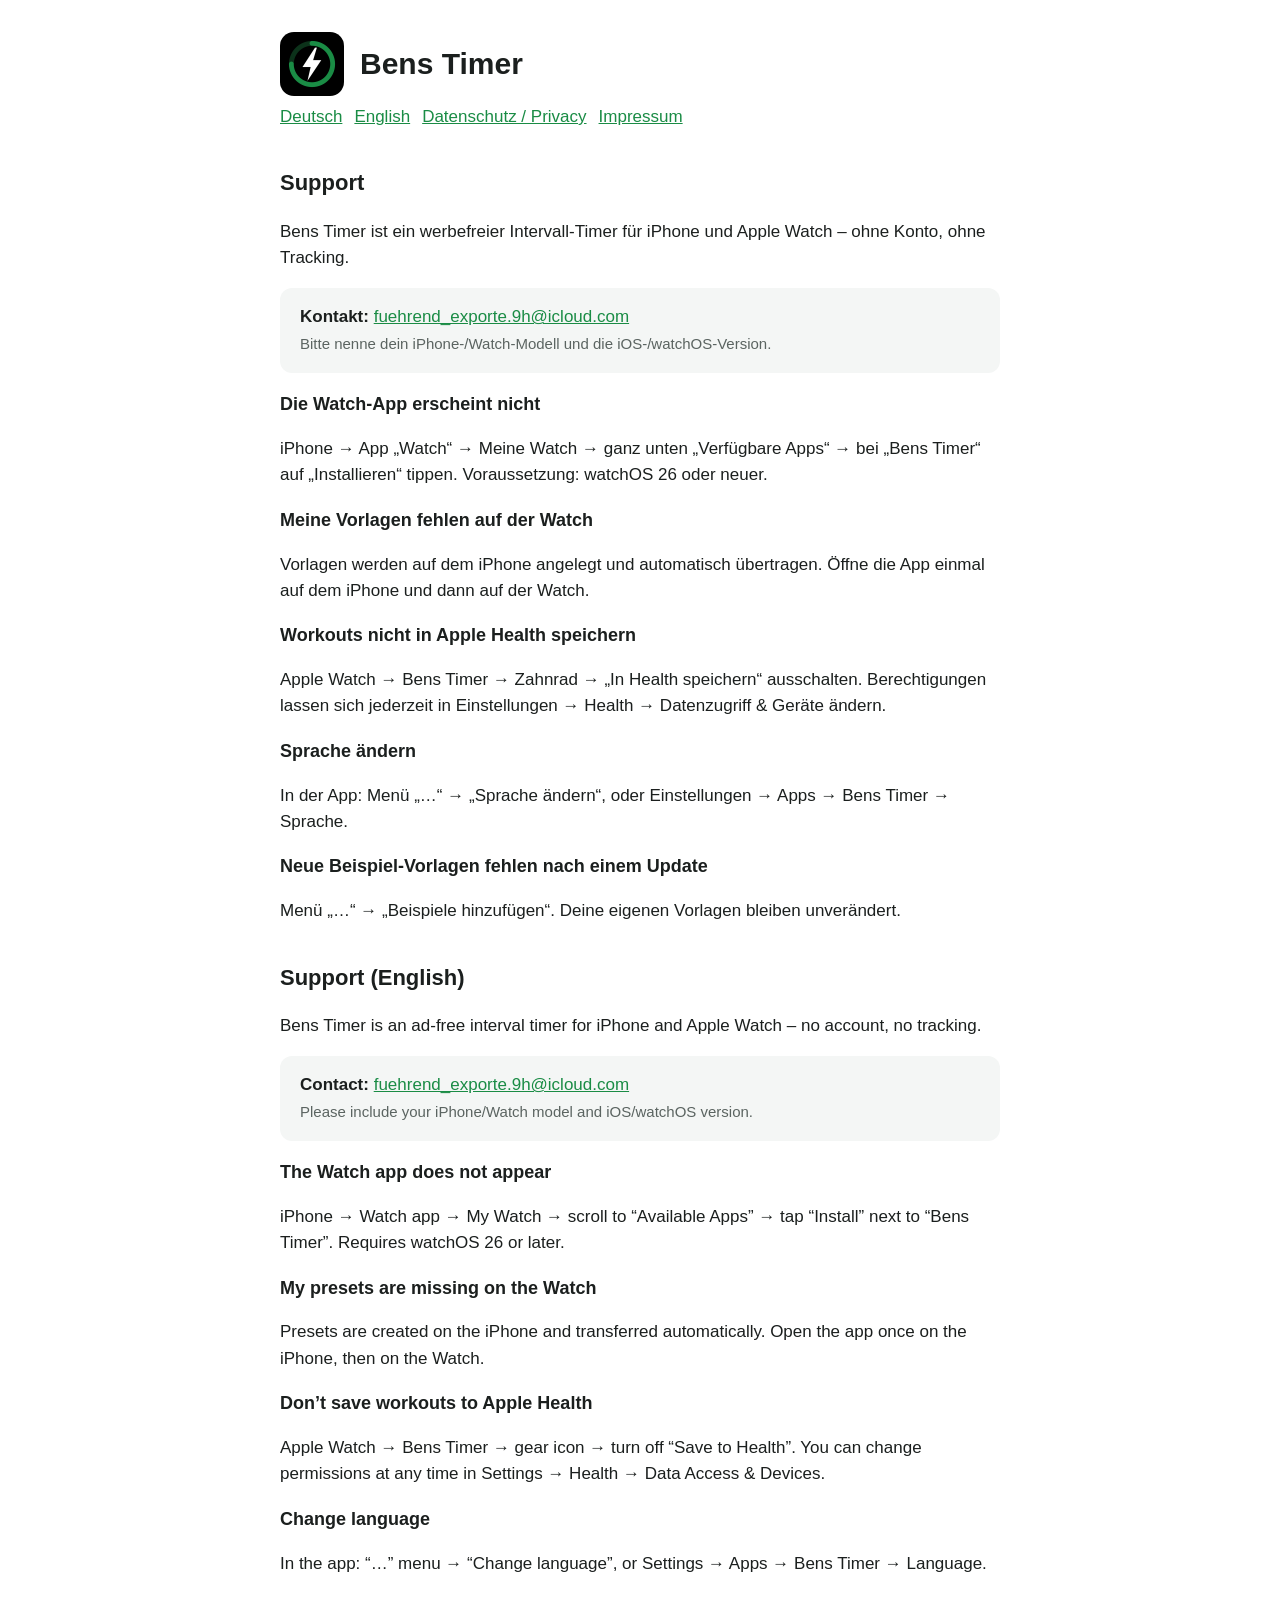
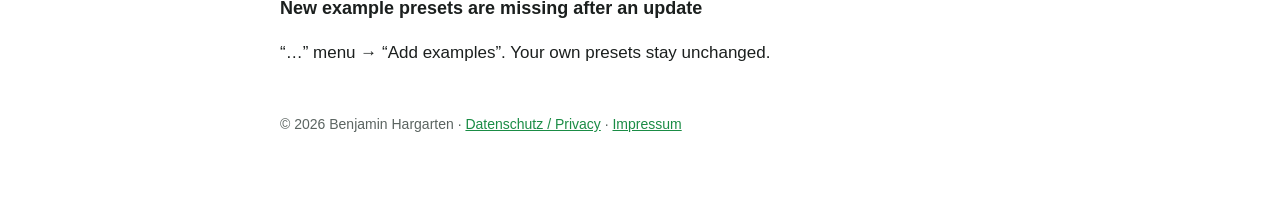
==== index.html @ 8e4e358c "Add files via upload Website: Impressum, Kontaktformular, Datenschutz ergänzt" ====
<!doctype html>
<html lang="de">
<head>
<meta charset="utf-8">
<meta name="viewport" content="width=device-width, initial-scale=1">
<title>Bens Timer – Support</title>
<link rel="stylesheet" href="style.css">
</head>
<body>
<main>
<header><img src="icon.png" alt=""><h1>Bens Timer</h1></header>
<p class="lang"><a href="#de">Deutsch</a><a href="#en">English</a><a href="privacy.html">Datenschutz / Privacy</a><a href="impressum.html">Impressum</a></p>

<section id="de">
<h2>Support</h2>
<p>Bens Timer ist ein werbefreier Intervall-Timer für iPhone und Apple Watch – ohne Konto, ohne Tracking.</p>
<div class="card">
<strong>Kontakt:</strong> <a href="mailto:fuehrend_exporte.9h@icloud.com">fuehrend_exporte.9h@icloud.com</a><br>
<span class="muted">Bitte nenne dein iPhone-/Watch-Modell und die iOS-/watchOS-Version.</span>
</div>
<h3>Die Watch-App erscheint nicht</h3>
<p>iPhone → App „Watch“ → Meine Watch → ganz unten „Verfügbare Apps“ → bei „Bens Timer“ auf „Installieren“ tippen. Voraussetzung: watchOS 26 oder neuer.</p>
<h3>Meine Vorlagen fehlen auf der Watch</h3>
<p>Vorlagen werden auf dem iPhone angelegt und automatisch übertragen. Öffne die App einmal auf dem iPhone und dann auf der Watch.</p>
<h3>Workouts nicht in Apple Health speichern</h3>
<p>Apple Watch → Bens Timer → Zahnrad → „In Health speichern“ ausschalten. Berechtigungen lassen sich jederzeit in Einstellungen → Health → Datenzugriff &amp; Geräte ändern.</p>
<h3>Sprache ändern</h3>
<p>In der App: Menü „…“ → „Sprache ändern“, oder Einstellungen → Apps → Bens Timer → Sprache.</p>
<h3>Neue Beispiel-Vorlagen fehlen nach einem Update</h3>
<p>Menü „…“ → „Beispiele hinzufügen“. Deine eigenen Vorlagen bleiben unverändert.</p>
</section>

<section id="en">
<h2>Support (English)</h2>
<p>Bens Timer is an ad-free interval timer for iPhone and Apple Watch – no account, no tracking.</p>
<div class="card">
<strong>Contact:</strong> <a href="mailto:fuehrend_exporte.9h@icloud.com">fuehrend_exporte.9h@icloud.com</a><br>
<span class="muted">Please include your iPhone/Watch model and iOS/watchOS version.</span>
</div>
<h3>The Watch app does not appear</h3>
<p>iPhone → Watch app → My Watch → scroll to “Available Apps” → tap “Install” next to “Bens Timer”. Requires watchOS 26 or later.</p>
<h3>My presets are missing on the Watch</h3>
<p>Presets are created on the iPhone and transferred automatically. Open the app once on the iPhone, then on the Watch.</p>
<h3>Don’t save workouts to Apple Health</h3>
<p>Apple Watch → Bens Timer → gear icon → turn off “Save to Health”. You can change permissions at any time in Settings → Health → Data Access &amp; Devices.</p>
<h3>Change language</h3>
<p>In the app: “…” menu → “Change language”, or Settings → Apps → Bens Timer → Language.</p>
<h3>New example presets are missing after an update</h3>
<p>“…” menu → “Add examples”. Your own presets stay unchanged.</p>
</section>

<footer>© 2026 Benjamin Hargarten · <a href="privacy.html">Datenschutz / Privacy</a> · <a href="impressum.html">Impressum</a></footer>
</main>
</body>
</html>
---- style.css ----
:root { --fg:#1b1f1e; --muted:#5b6461; --accent:#1a8c45; --bg:#ffffff; --card:#f4f6f5; }
@media (prefers-color-scheme: dark) { :root { --fg:#e9eeec; --muted:#a7b1ad; --accent:#3ddc72; --bg:#0f1211; --card:#1a1f1d; } }
* { box-sizing: border-box; }
body { margin:0; font: 17px/1.55 -apple-system, BlinkMacSystemFont, "Segoe UI", Roboto, sans-serif; color:var(--fg); background:var(--bg); }
main { max-width: 760px; margin: 0 auto; padding: 32px 20px 64px; }
header { display:flex; align-items:center; gap:16px; margin-bottom:8px; }
header img { width:64px; height:64px; border-radius:14px; }
h1 { font-size: 30px; margin: 0; } h2 { margin-top: 36px; font-size: 22px; } h3 { font-size: 18px; margin-bottom: 4px; }
a { color: var(--accent); }
.lang { margin: 8px 0 24px; } .lang a { margin-right: 12px; }
.card { background: var(--card); border-radius: 12px; padding: 16px 20px; margin: 16px 0; }
.muted { color: var(--muted); font-size: 15px; }
footer { margin-top: 48px; color: var(--muted); font-size: 14px; }
form { display: grid; gap: 12px; margin: 16px 0; }
label { display: grid; gap: 4px; font-size: 15px; }
input[type=email], textarea { font: inherit; padding: 10px 12px; border-radius: 8px; border: 1px solid var(--muted); background: var(--bg); color: var(--fg); }
textarea { min-height: 140px; }
.check { display: flex; gap: 8px; align-items: flex-start; }
button { font: inherit; font-weight: 600; padding: 10px 18px; border: 0; border-radius: 999px; background: var(--accent); color: #fff; cursor: pointer; justify-self: start; }
.hp { position: absolute; left: -9999px; }
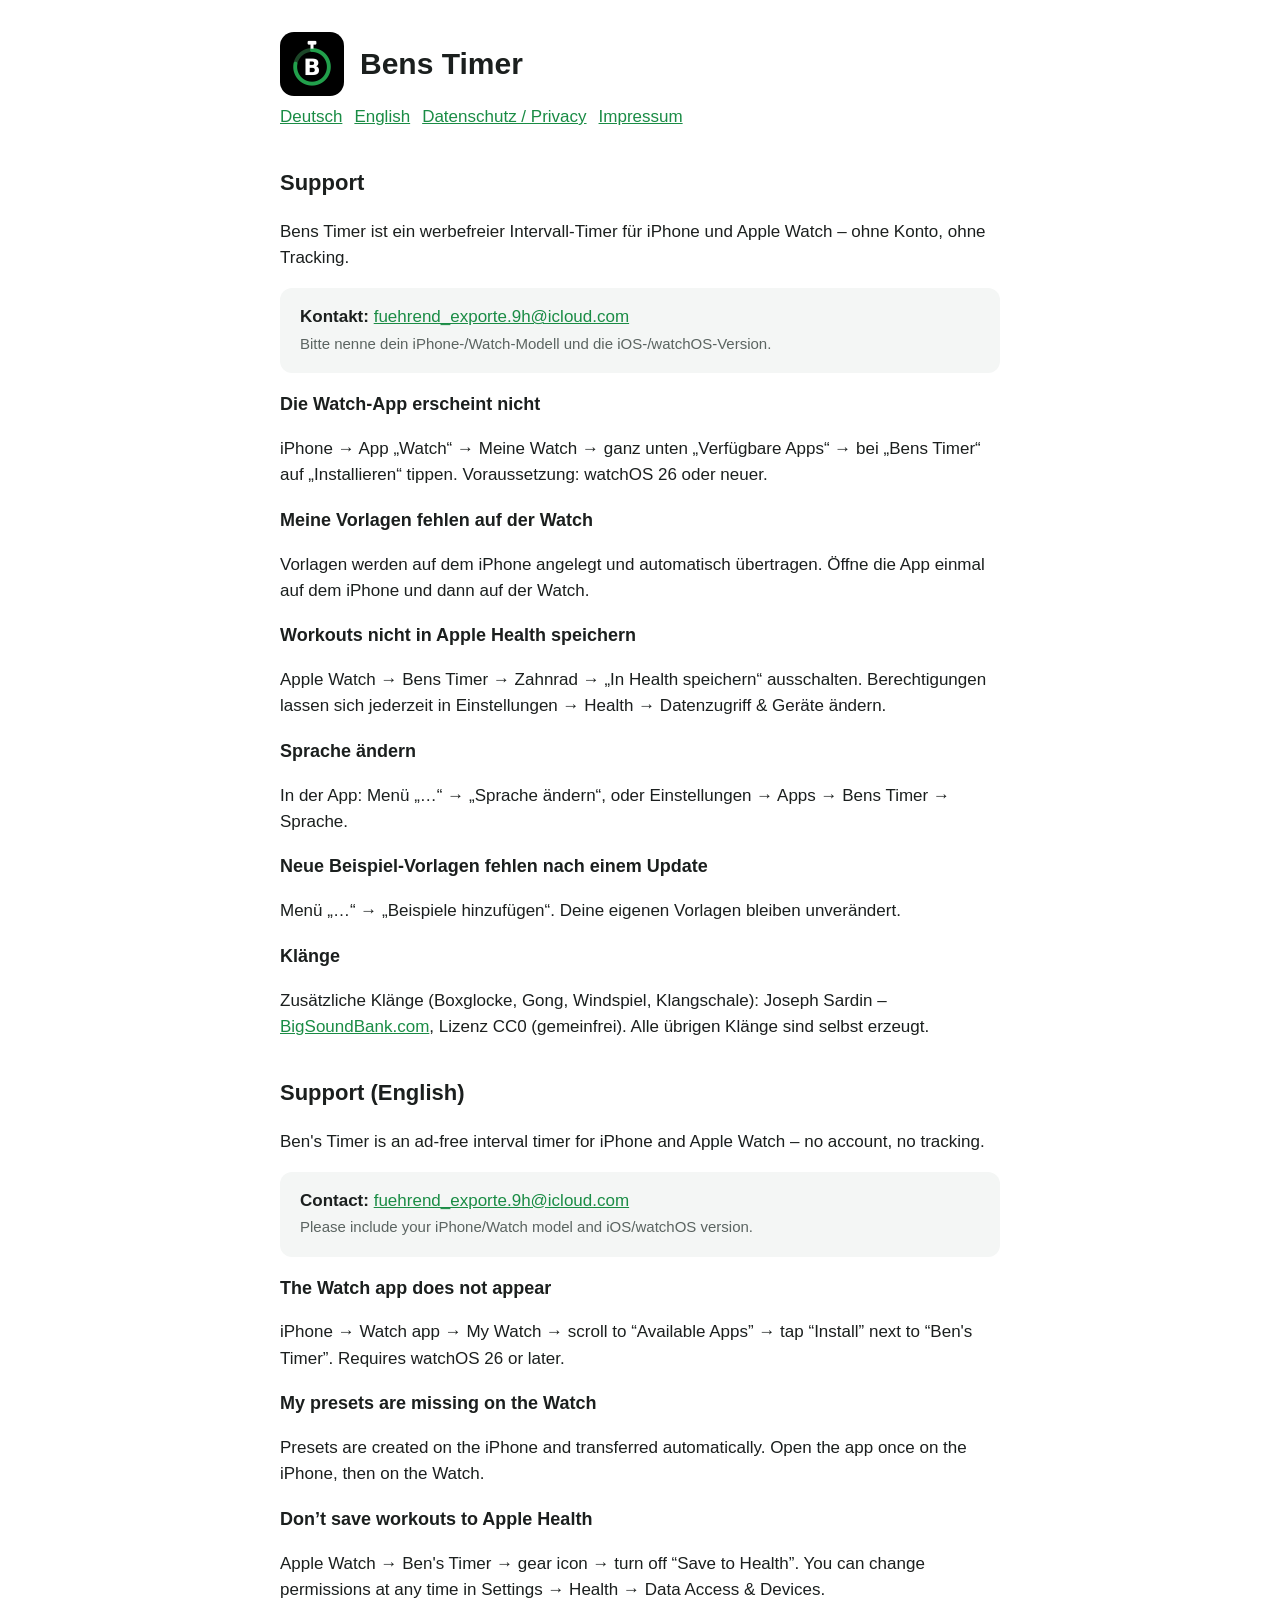
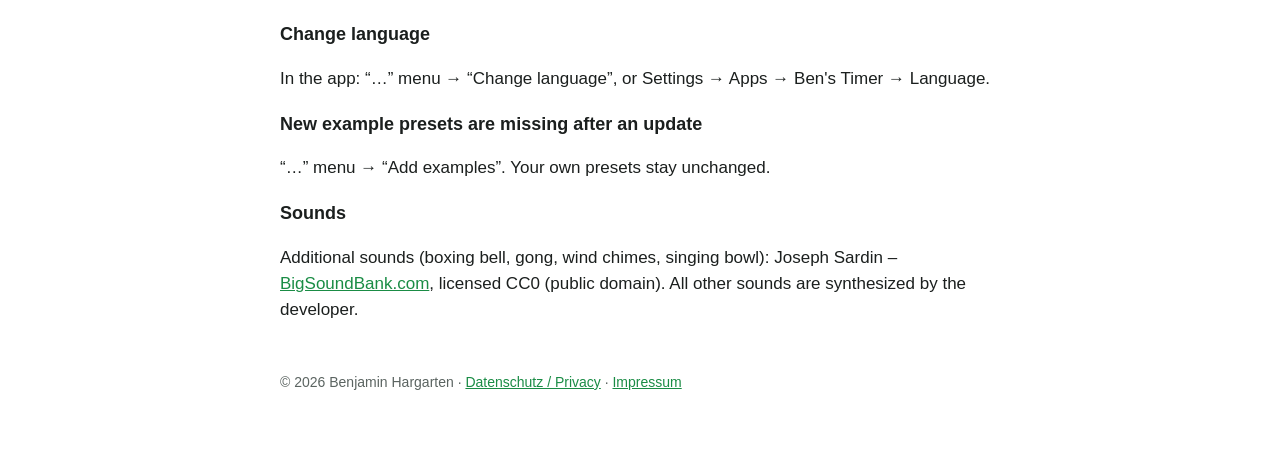
==== commit 8be6b80a: "Website 1.1: Abschnitt Klänge/Sounds, neues App-Icon" ====
--- a/index.html
+++ b/index.html
@@ -28,25 +28,29 @@
 <p>In der App: Menü „…“ → „Sprache ändern“, oder Einstellungen → Apps → Bens Timer → Sprache.</p>
 <h3>Neue Beispiel-Vorlagen fehlen nach einem Update</h3>
 <p>Menü „…“ → „Beispiele hinzufügen“. Deine eigenen Vorlagen bleiben unverändert.</p>
+<h3>Klänge</h3>
+<p>Zusätzliche Klänge (Boxglocke, Gong, Windspiel, Klangschale): Joseph Sardin – <a href="https://bigsoundbank.com">BigSoundBank.com</a>, Lizenz CC0 (gemeinfrei). Alle übrigen Klänge sind selbst erzeugt.</p>
 </section>
 
 <section id="en">
 <h2>Support (English)</h2>
-<p>Bens Timer is an ad-free interval timer for iPhone and Apple Watch – no account, no tracking.</p>
+<p>Ben's Timer is an ad-free interval timer for iPhone and Apple Watch – no account, no tracking.</p>
 <div class="card">
 <strong>Contact:</strong> <a href="mailto:fuehrend_exporte.9h@icloud.com">fuehrend_exporte.9h@icloud.com</a><br>
 <span class="muted">Please include your iPhone/Watch model and iOS/watchOS version.</span>
 </div>
 <h3>The Watch app does not appear</h3>
-<p>iPhone → Watch app → My Watch → scroll to “Available Apps” → tap “Install” next to “Bens Timer”. Requires watchOS 26 or later.</p>
+<p>iPhone → Watch app → My Watch → scroll to “Available Apps” → tap “Install” next to “Ben's Timer”. Requires watchOS 26 or later.</p>
 <h3>My presets are missing on the Watch</h3>
 <p>Presets are created on the iPhone and transferred automatically. Open the app once on the iPhone, then on the Watch.</p>
 <h3>Don’t save workouts to Apple Health</h3>
-<p>Apple Watch → Bens Timer → gear icon → turn off “Save to Health”. You can change permissions at any time in Settings → Health → Data Access &amp; Devices.</p>
+<p>Apple Watch → Ben's Timer → gear icon → turn off “Save to Health”. You can change permissions at any time in Settings → Health → Data Access &amp; Devices.</p>
 <h3>Change language</h3>
-<p>In the app: “…” menu → “Change language”, or Settings → Apps → Bens Timer → Language.</p>
+<p>In the app: “…” menu → “Change language”, or Settings → Apps → Ben's Timer → Language.</p>
 <h3>New example presets are missing after an update</h3>
 <p>“…” menu → “Add examples”. Your own presets stay unchanged.</p>
+<h3>Sounds</h3>
+<p>Additional sounds (boxing bell, gong, wind chimes, singing bowl): Joseph Sardin – <a href="https://bigsoundbank.com">BigSoundBank.com</a>, licensed CC0 (public domain). All other sounds are synthesized by the developer.</p>
 </section>
 
 <footer>© 2026 Benjamin Hargarten · <a href="privacy.html">Datenschutz / Privacy</a> · <a href="impressum.html">Impressum</a></footer>
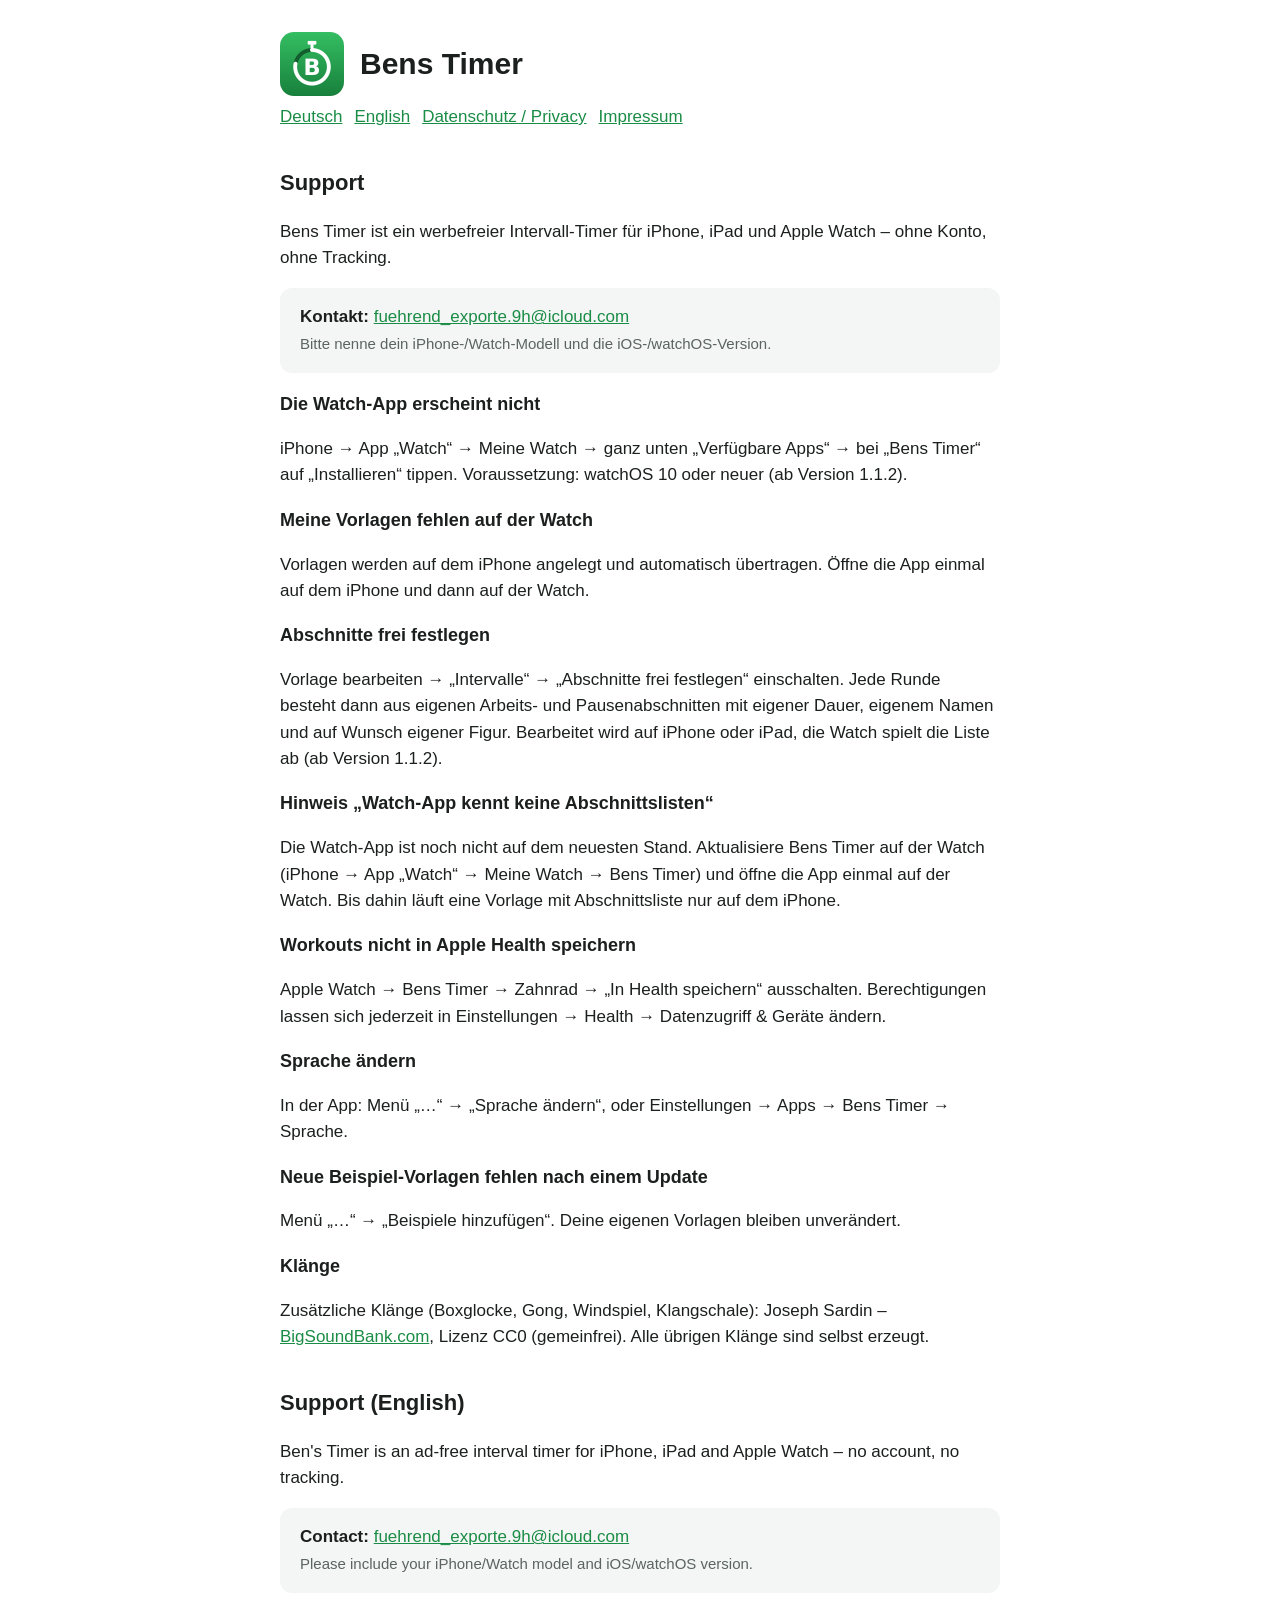
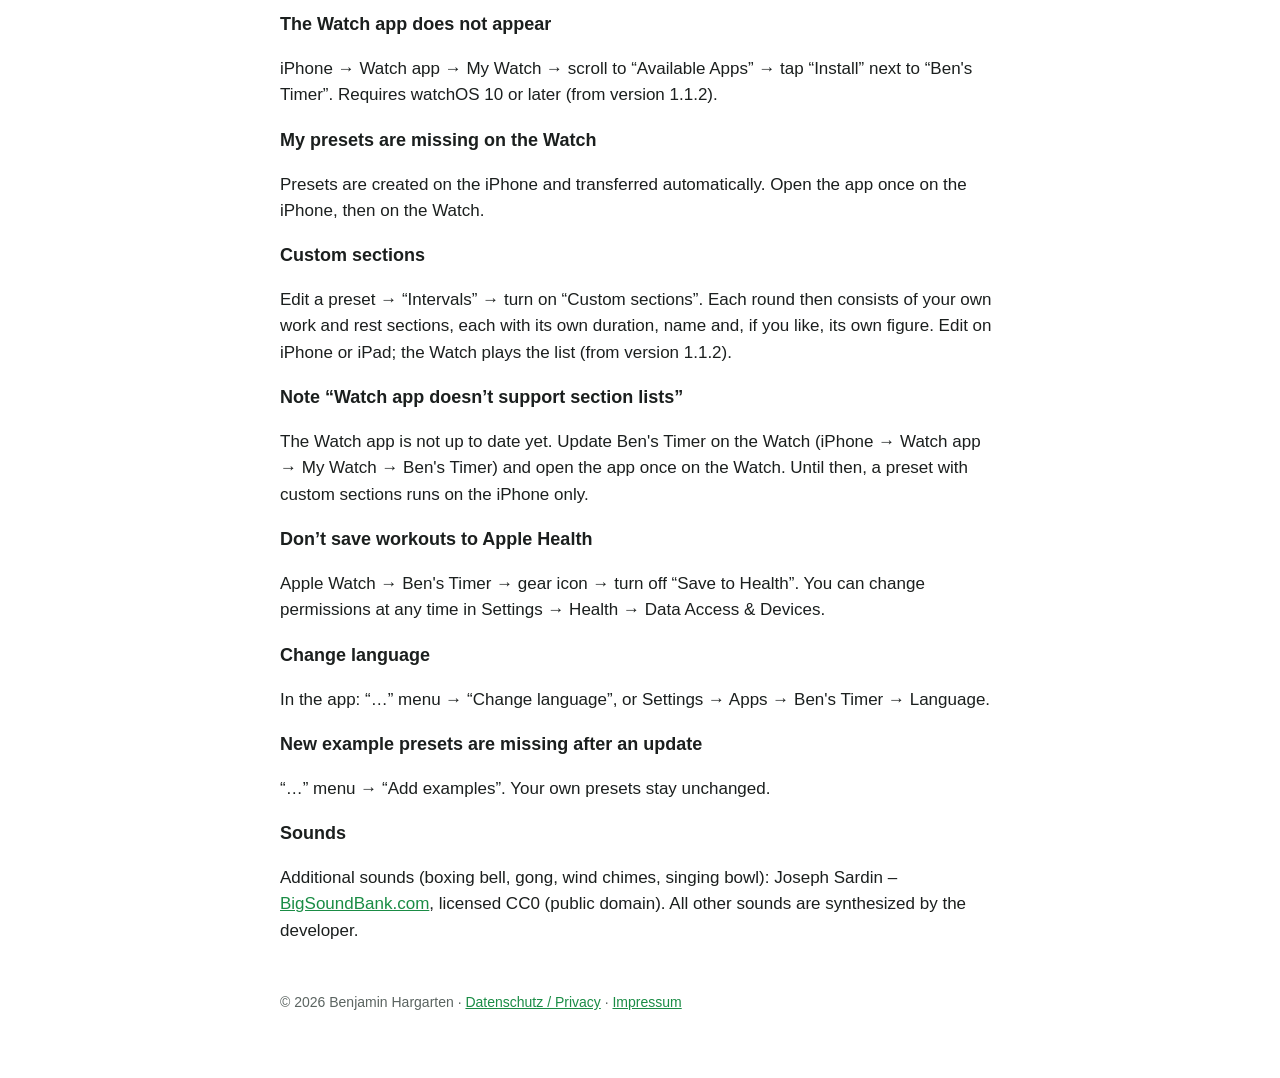
==== commit a50dde39: "Website 1.1.2 (Support: Abschnitte, Watch-Hinweis; grünes Icon) + Datenschutz Stand 04.10.2026 (iClo" ====
--- a/index.html
+++ b/index.html
@@ -13,15 +13,19 @@
 
 <section id="de">
 <h2>Support</h2>
-<p>Bens Timer ist ein werbefreier Intervall-Timer für iPhone und Apple Watch – ohne Konto, ohne Tracking.</p>
+<p>Bens Timer ist ein werbefreier Intervall-Timer für iPhone, iPad und Apple Watch – ohne Konto, ohne Tracking.</p>
 <div class="card">
 <strong>Kontakt:</strong> <a href="mailto:fuehrend_exporte.9h@icloud.com">fuehrend_exporte.9h@icloud.com</a><br>
 <span class="muted">Bitte nenne dein iPhone-/Watch-Modell und die iOS-/watchOS-Version.</span>
 </div>
 <h3>Die Watch-App erscheint nicht</h3>
-<p>iPhone → App „Watch“ → Meine Watch → ganz unten „Verfügbare Apps“ → bei „Bens Timer“ auf „Installieren“ tippen. Voraussetzung: watchOS 26 oder neuer.</p>
+<p>iPhone → App „Watch“ → Meine Watch → ganz unten „Verfügbare Apps“ → bei „Bens Timer“ auf „Installieren“ tippen. Voraussetzung: watchOS 10 oder neuer (ab Version 1.1.2).</p>
 <h3>Meine Vorlagen fehlen auf der Watch</h3>
 <p>Vorlagen werden auf dem iPhone angelegt und automatisch übertragen. Öffne die App einmal auf dem iPhone und dann auf der Watch.</p>
+<h3>Abschnitte frei festlegen</h3>
+<p>Vorlage bearbeiten → „Intervalle“ → „Abschnitte frei festlegen“ einschalten. Jede Runde besteht dann aus eigenen Arbeits- und Pausenabschnitten mit eigener Dauer, eigenem Namen und auf Wunsch eigener Figur. Bearbeitet wird auf iPhone oder iPad, die Watch spielt die Liste ab (ab Version 1.1.2).</p>
+<h3>Hinweis „Watch-App kennt keine Abschnittslisten“</h3>
+<p>Die Watch-App ist noch nicht auf dem neuesten Stand. Aktualisiere Bens Timer auf der Watch (iPhone → App „Watch“ → Meine Watch → Bens Timer) und öffne die App einmal auf der Watch. Bis dahin läuft eine Vorlage mit Abschnittsliste nur auf dem iPhone.</p>
 <h3>Workouts nicht in Apple Health speichern</h3>
 <p>Apple Watch → Bens Timer → Zahnrad → „In Health speichern“ ausschalten. Berechtigungen lassen sich jederzeit in Einstellungen → Health → Datenzugriff &amp; Geräte ändern.</p>
 <h3>Sprache ändern</h3>
@@ -34,15 +38,19 @@
 
 <section id="en">
 <h2>Support (English)</h2>
-<p>Ben's Timer is an ad-free interval timer for iPhone and Apple Watch – no account, no tracking.</p>
+<p>Ben's Timer is an ad-free interval timer for iPhone, iPad and Apple Watch – no account, no tracking.</p>
 <div class="card">
 <strong>Contact:</strong> <a href="mailto:fuehrend_exporte.9h@icloud.com">fuehrend_exporte.9h@icloud.com</a><br>
 <span class="muted">Please include your iPhone/Watch model and iOS/watchOS version.</span>
 </div>
 <h3>The Watch app does not appear</h3>
-<p>iPhone → Watch app → My Watch → scroll to “Available Apps” → tap “Install” next to “Ben's Timer”. Requires watchOS 26 or later.</p>
+<p>iPhone → Watch app → My Watch → scroll to “Available Apps” → tap “Install” next to “Ben's Timer”. Requires watchOS 10 or later (from version 1.1.2).</p>
 <h3>My presets are missing on the Watch</h3>
 <p>Presets are created on the iPhone and transferred automatically. Open the app once on the iPhone, then on the Watch.</p>
+<h3>Custom sections</h3>
+<p>Edit a preset → “Intervals” → turn on “Custom sections”. Each round then consists of your own work and rest sections, each with its own duration, name and, if you like, its own figure. Edit on iPhone or iPad; the Watch plays the list (from version 1.1.2).</p>
+<h3>Note “Watch app doesn’t support section lists”</h3>
+<p>The Watch app is not up to date yet. Update Ben's Timer on the Watch (iPhone → Watch app → My Watch → Ben's Timer) and open the app once on the Watch. Until then, a preset with custom sections runs on the iPhone only.</p>
 <h3>Don’t save workouts to Apple Health</h3>
 <p>Apple Watch → Ben's Timer → gear icon → turn off “Save to Health”. You can change permissions at any time in Settings → Health → Data Access &amp; Devices.</p>
 <h3>Change language</h3>
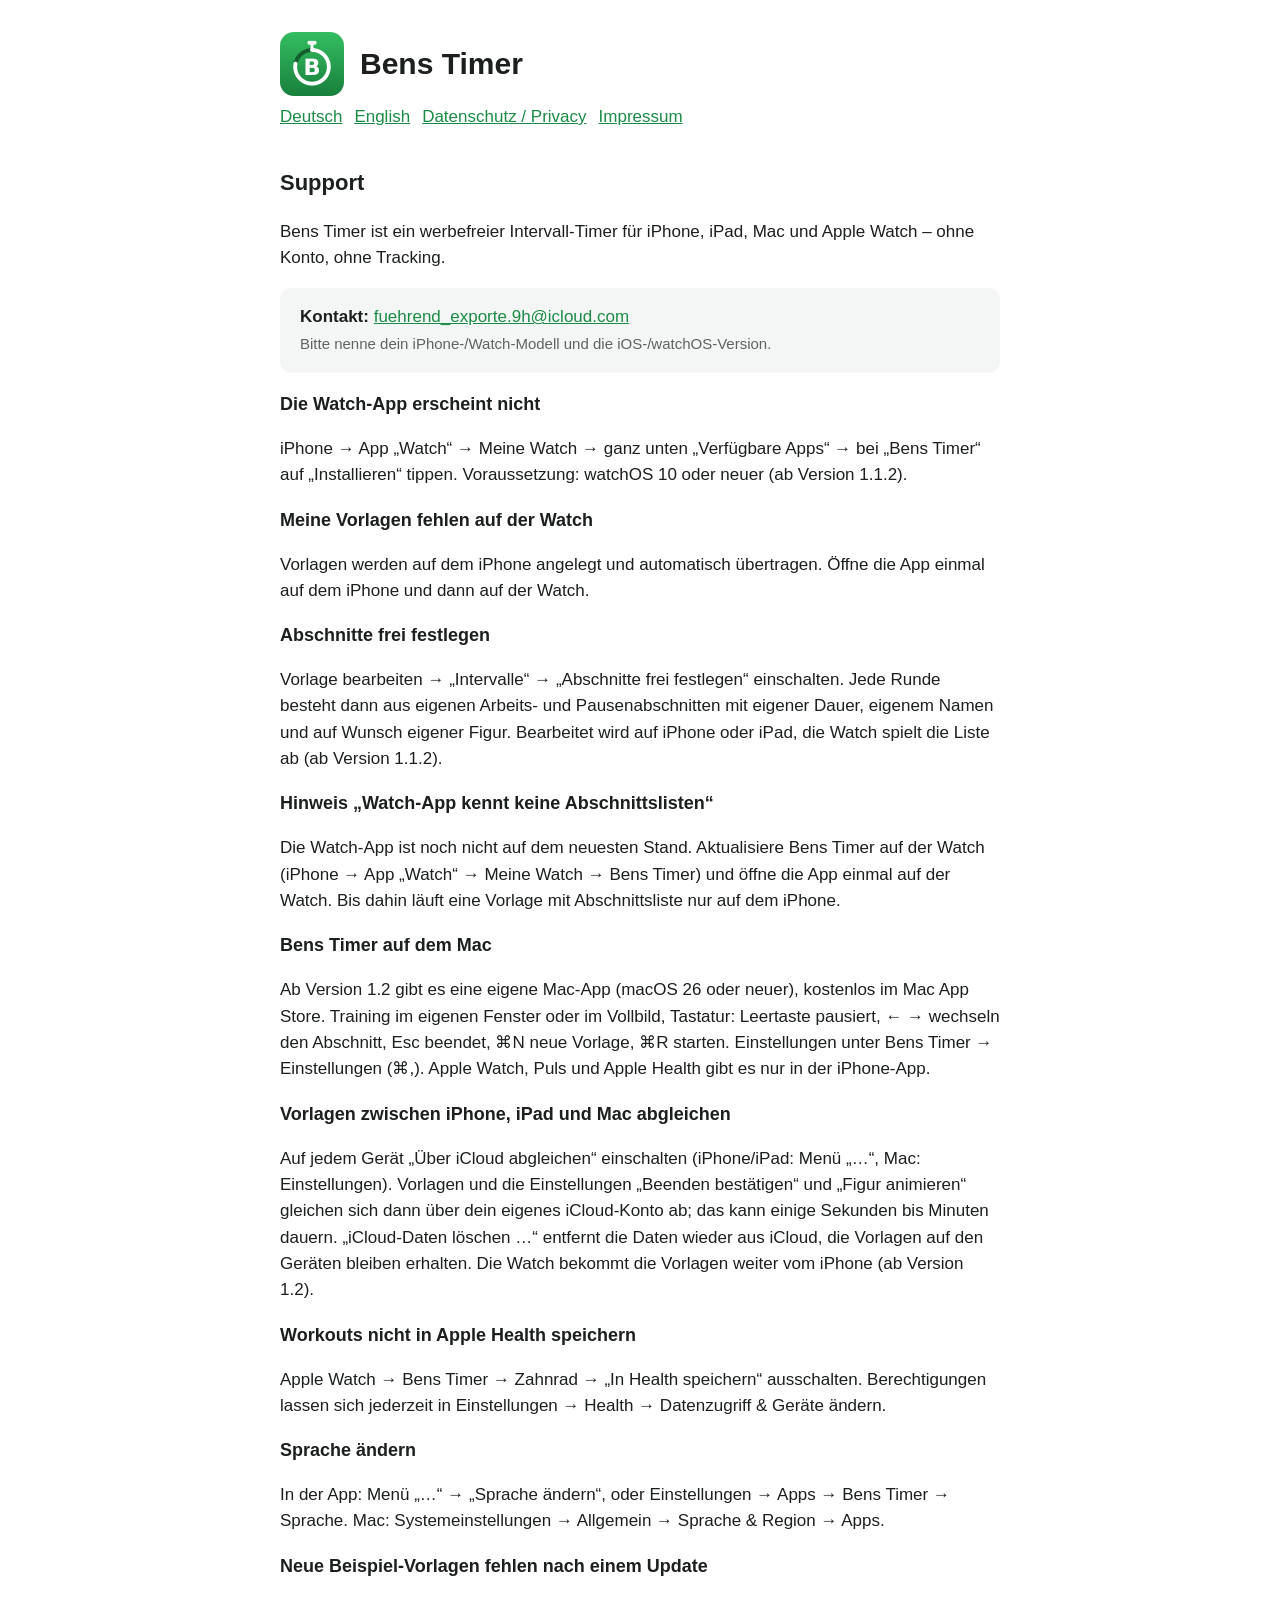
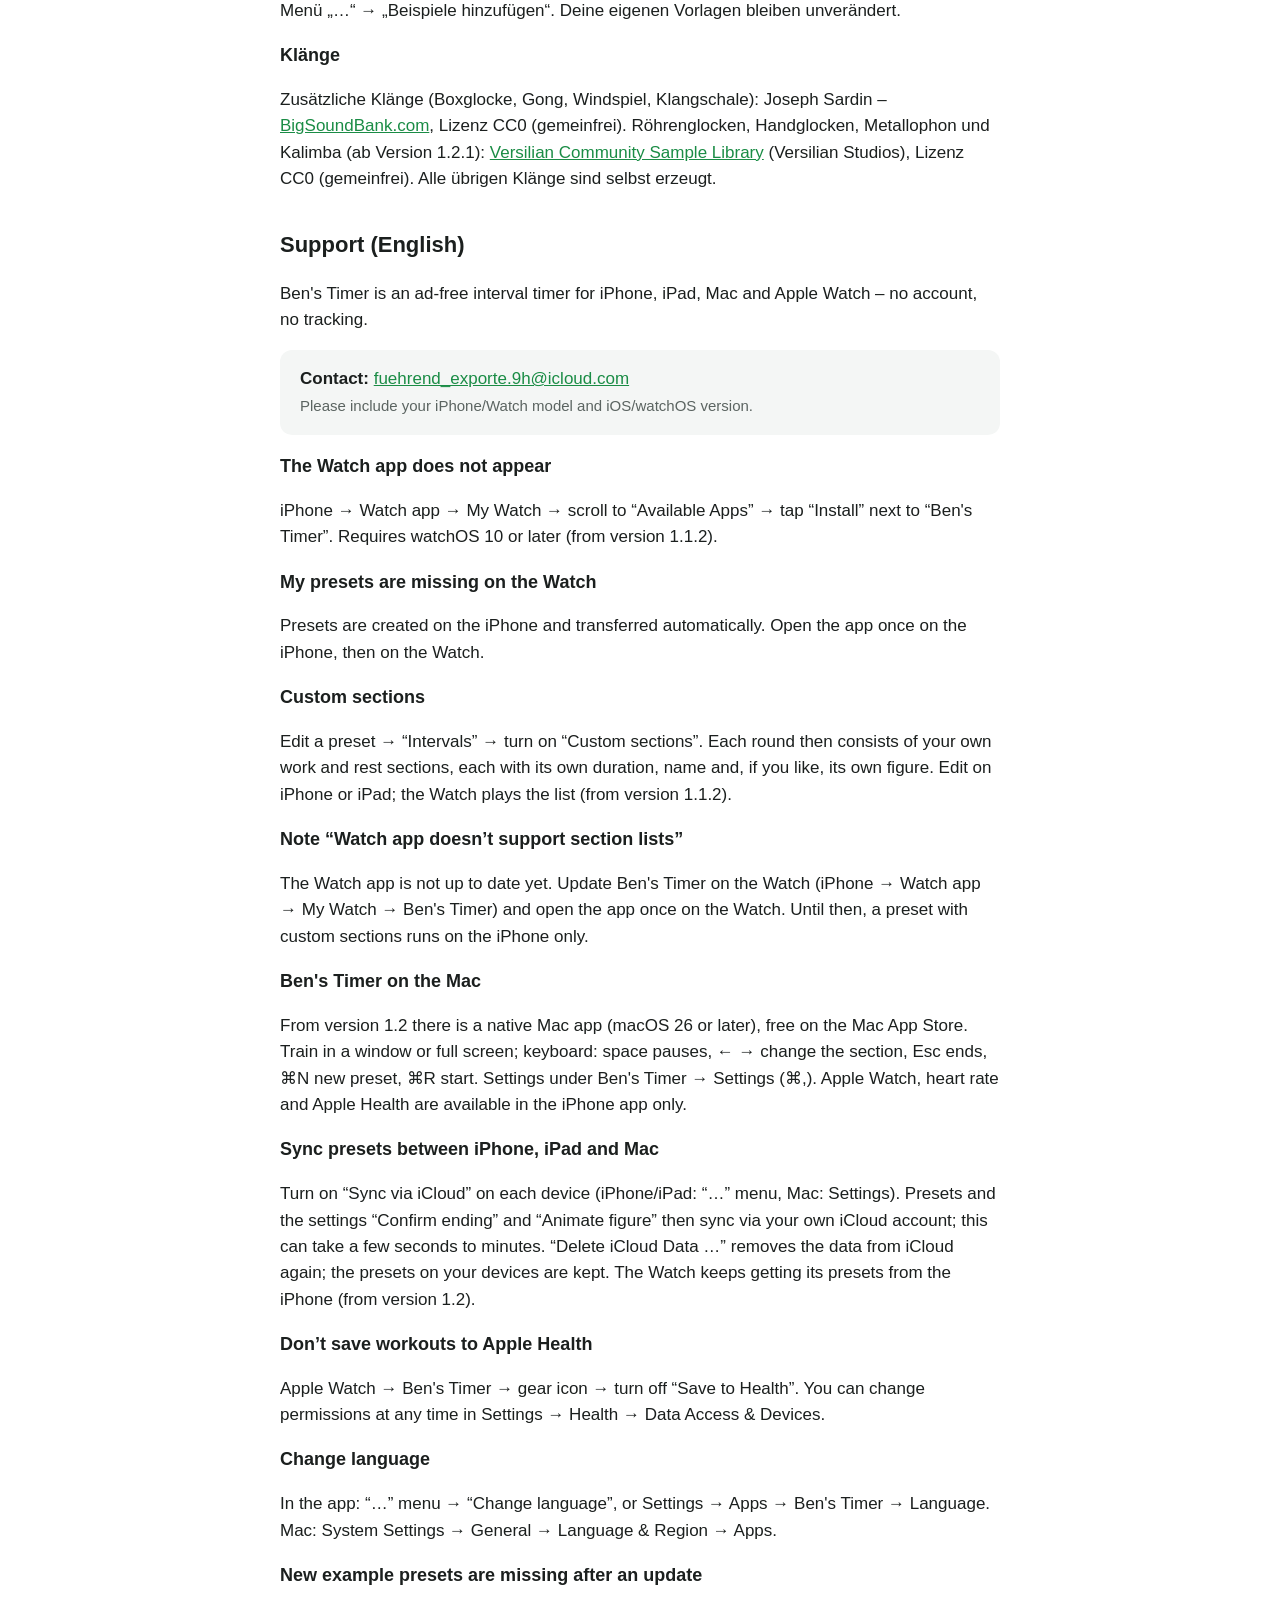
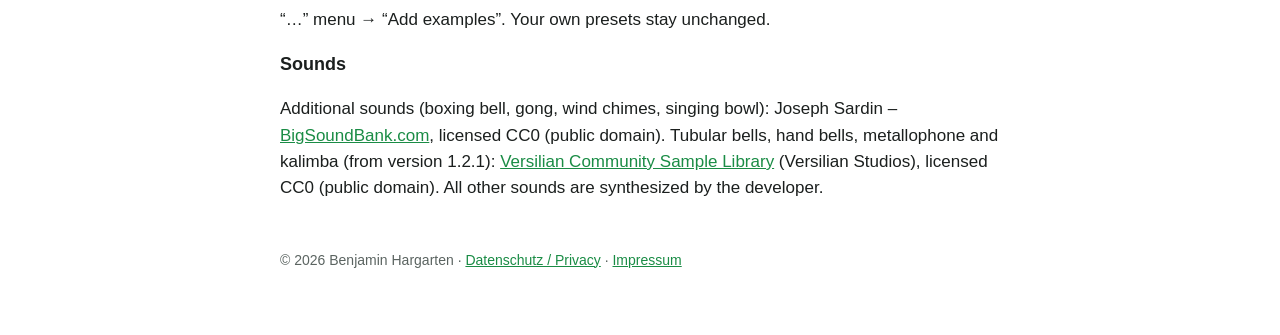
==== commit d1f39e9b: "Website 1.2.1: Mac-App, iCloud-Abgleich, Klangnachweise (BigSoundBank, VCSL)" ====
--- a/index.html
+++ b/index.html
@@ -13,7 +13,7 @@
 
 <section id="de">
 <h2>Support</h2>
-<p>Bens Timer ist ein werbefreier Intervall-Timer für iPhone, iPad und Apple Watch – ohne Konto, ohne Tracking.</p>
+<p>Bens Timer ist ein werbefreier Intervall-Timer für iPhone, iPad, Mac und Apple Watch – ohne Konto, ohne Tracking.</p>
 <div class="card">
 <strong>Kontakt:</strong> <a href="mailto:fuehrend_exporte.9h@icloud.com">fuehrend_exporte.9h@icloud.com</a><br>
 <span class="muted">Bitte nenne dein iPhone-/Watch-Modell und die iOS-/watchOS-Version.</span>
@@ -26,19 +26,23 @@
 <p>Vorlage bearbeiten → „Intervalle“ → „Abschnitte frei festlegen“ einschalten. Jede Runde besteht dann aus eigenen Arbeits- und Pausenabschnitten mit eigener Dauer, eigenem Namen und auf Wunsch eigener Figur. Bearbeitet wird auf iPhone oder iPad, die Watch spielt die Liste ab (ab Version 1.1.2).</p>
 <h3>Hinweis „Watch-App kennt keine Abschnittslisten“</h3>
 <p>Die Watch-App ist noch nicht auf dem neuesten Stand. Aktualisiere Bens Timer auf der Watch (iPhone → App „Watch“ → Meine Watch → Bens Timer) und öffne die App einmal auf der Watch. Bis dahin läuft eine Vorlage mit Abschnittsliste nur auf dem iPhone.</p>
+<h3>Bens Timer auf dem Mac</h3>
+<p>Ab Version 1.2 gibt es eine eigene Mac-App (macOS 26 oder neuer), kostenlos im Mac App Store. Training im eigenen Fenster oder im Vollbild, Tastatur: Leertaste pausiert, ← → wechseln den Abschnitt, Esc beendet, ⌘N neue Vorlage, ⌘R starten. Einstellungen unter Bens Timer → Einstellungen (⌘,). Apple Watch, Puls und Apple Health gibt es nur in der iPhone-App.</p>
+<h3>Vorlagen zwischen iPhone, iPad und Mac abgleichen</h3>
+<p>Auf jedem Gerät „Über iCloud abgleichen“ einschalten (iPhone/iPad: Menü „…“, Mac: Einstellungen). Vorlagen und die Einstellungen „Beenden bestätigen“ und „Figur animieren“ gleichen sich dann über dein eigenes iCloud-Konto ab; das kann einige Sekunden bis Minuten dauern. „iCloud-Daten löschen …“ entfernt die Daten wieder aus iCloud, die Vorlagen auf den Geräten bleiben erhalten. Die Watch bekommt die Vorlagen weiter vom iPhone (ab Version 1.2).</p>
 <h3>Workouts nicht in Apple Health speichern</h3>
 <p>Apple Watch → Bens Timer → Zahnrad → „In Health speichern“ ausschalten. Berechtigungen lassen sich jederzeit in Einstellungen → Health → Datenzugriff &amp; Geräte ändern.</p>
 <h3>Sprache ändern</h3>
-<p>In der App: Menü „…“ → „Sprache ändern“, oder Einstellungen → Apps → Bens Timer → Sprache.</p>
+<p>In der App: Menü „…“ → „Sprache ändern“, oder Einstellungen → Apps → Bens Timer → Sprache. Mac: Systemeinstellungen → Allgemein → Sprache &amp; Region → Apps.</p>
 <h3>Neue Beispiel-Vorlagen fehlen nach einem Update</h3>
 <p>Menü „…“ → „Beispiele hinzufügen“. Deine eigenen Vorlagen bleiben unverändert.</p>
 <h3>Klänge</h3>
-<p>Zusätzliche Klänge (Boxglocke, Gong, Windspiel, Klangschale): Joseph Sardin – <a href="https://bigsoundbank.com">BigSoundBank.com</a>, Lizenz CC0 (gemeinfrei). Alle übrigen Klänge sind selbst erzeugt.</p>
+<p>Zusätzliche Klänge (Boxglocke, Gong, Windspiel, Klangschale): Joseph Sardin – <a href="https://bigsoundbank.com">BigSoundBank.com</a>, Lizenz CC0 (gemeinfrei). Röhrenglocken, Handglocken, Metallophon und Kalimba (ab Version 1.2.1): <a href="https://github.com/sgossner/VCSL">Versilian Community Sample Library</a> (Versilian Studios), Lizenz CC0 (gemeinfrei). Alle übrigen Klänge sind selbst erzeugt.</p>
 </section>
 
 <section id="en">
 <h2>Support (English)</h2>
-<p>Ben's Timer is an ad-free interval timer for iPhone, iPad and Apple Watch – no account, no tracking.</p>
+<p>Ben's Timer is an ad-free interval timer for iPhone, iPad, Mac and Apple Watch – no account, no tracking.</p>
 <div class="card">
 <strong>Contact:</strong> <a href="mailto:fuehrend_exporte.9h@icloud.com">fuehrend_exporte.9h@icloud.com</a><br>
 <span class="muted">Please include your iPhone/Watch model and iOS/watchOS version.</span>
@@ -51,14 +55,18 @@
 <p>Edit a preset → “Intervals” → turn on “Custom sections”. Each round then consists of your own work and rest sections, each with its own duration, name and, if you like, its own figure. Edit on iPhone or iPad; the Watch plays the list (from version 1.1.2).</p>
 <h3>Note “Watch app doesn’t support section lists”</h3>
 <p>The Watch app is not up to date yet. Update Ben's Timer on the Watch (iPhone → Watch app → My Watch → Ben's Timer) and open the app once on the Watch. Until then, a preset with custom sections runs on the iPhone only.</p>
+<h3>Ben's Timer on the Mac</h3>
+<p>From version 1.2 there is a native Mac app (macOS 26 or later), free on the Mac App Store. Train in a window or full screen; keyboard: space pauses, ← → change the section, Esc ends, ⌘N new preset, ⌘R start. Settings under Ben's Timer → Settings (⌘,). Apple Watch, heart rate and Apple Health are available in the iPhone app only.</p>
+<h3>Sync presets between iPhone, iPad and Mac</h3>
+<p>Turn on “Sync via iCloud” on each device (iPhone/iPad: “…” menu, Mac: Settings). Presets and the settings “Confirm ending” and “Animate figure” then sync via your own iCloud account; this can take a few seconds to minutes. “Delete iCloud Data …” removes the data from iCloud again; the presets on your devices are kept. The Watch keeps getting its presets from the iPhone (from version 1.2).</p>
 <h3>Don’t save workouts to Apple Health</h3>
 <p>Apple Watch → Ben's Timer → gear icon → turn off “Save to Health”. You can change permissions at any time in Settings → Health → Data Access &amp; Devices.</p>
 <h3>Change language</h3>
-<p>In the app: “…” menu → “Change language”, or Settings → Apps → Ben's Timer → Language.</p>
+<p>In the app: “…” menu → “Change language”, or Settings → Apps → Ben's Timer → Language. Mac: System Settings → General → Language &amp; Region → Apps.</p>
 <h3>New example presets are missing after an update</h3>
 <p>“…” menu → “Add examples”. Your own presets stay unchanged.</p>
 <h3>Sounds</h3>
-<p>Additional sounds (boxing bell, gong, wind chimes, singing bowl): Joseph Sardin – <a href="https://bigsoundbank.com">BigSoundBank.com</a>, licensed CC0 (public domain). All other sounds are synthesized by the developer.</p>
+<p>Additional sounds (boxing bell, gong, wind chimes, singing bowl): Joseph Sardin – <a href="https://bigsoundbank.com">BigSoundBank.com</a>, licensed CC0 (public domain). Tubular bells, hand bells, metallophone and kalimba (from version 1.2.1): <a href="https://github.com/sgossner/VCSL">Versilian Community Sample Library</a> (Versilian Studios), licensed CC0 (public domain). All other sounds are synthesized by the developer.</p>
 </section>
 
 <footer>© 2026 Benjamin Hargarten · <a href="privacy.html">Datenschutz / Privacy</a> · <a href="impressum.html">Impressum</a></footer>
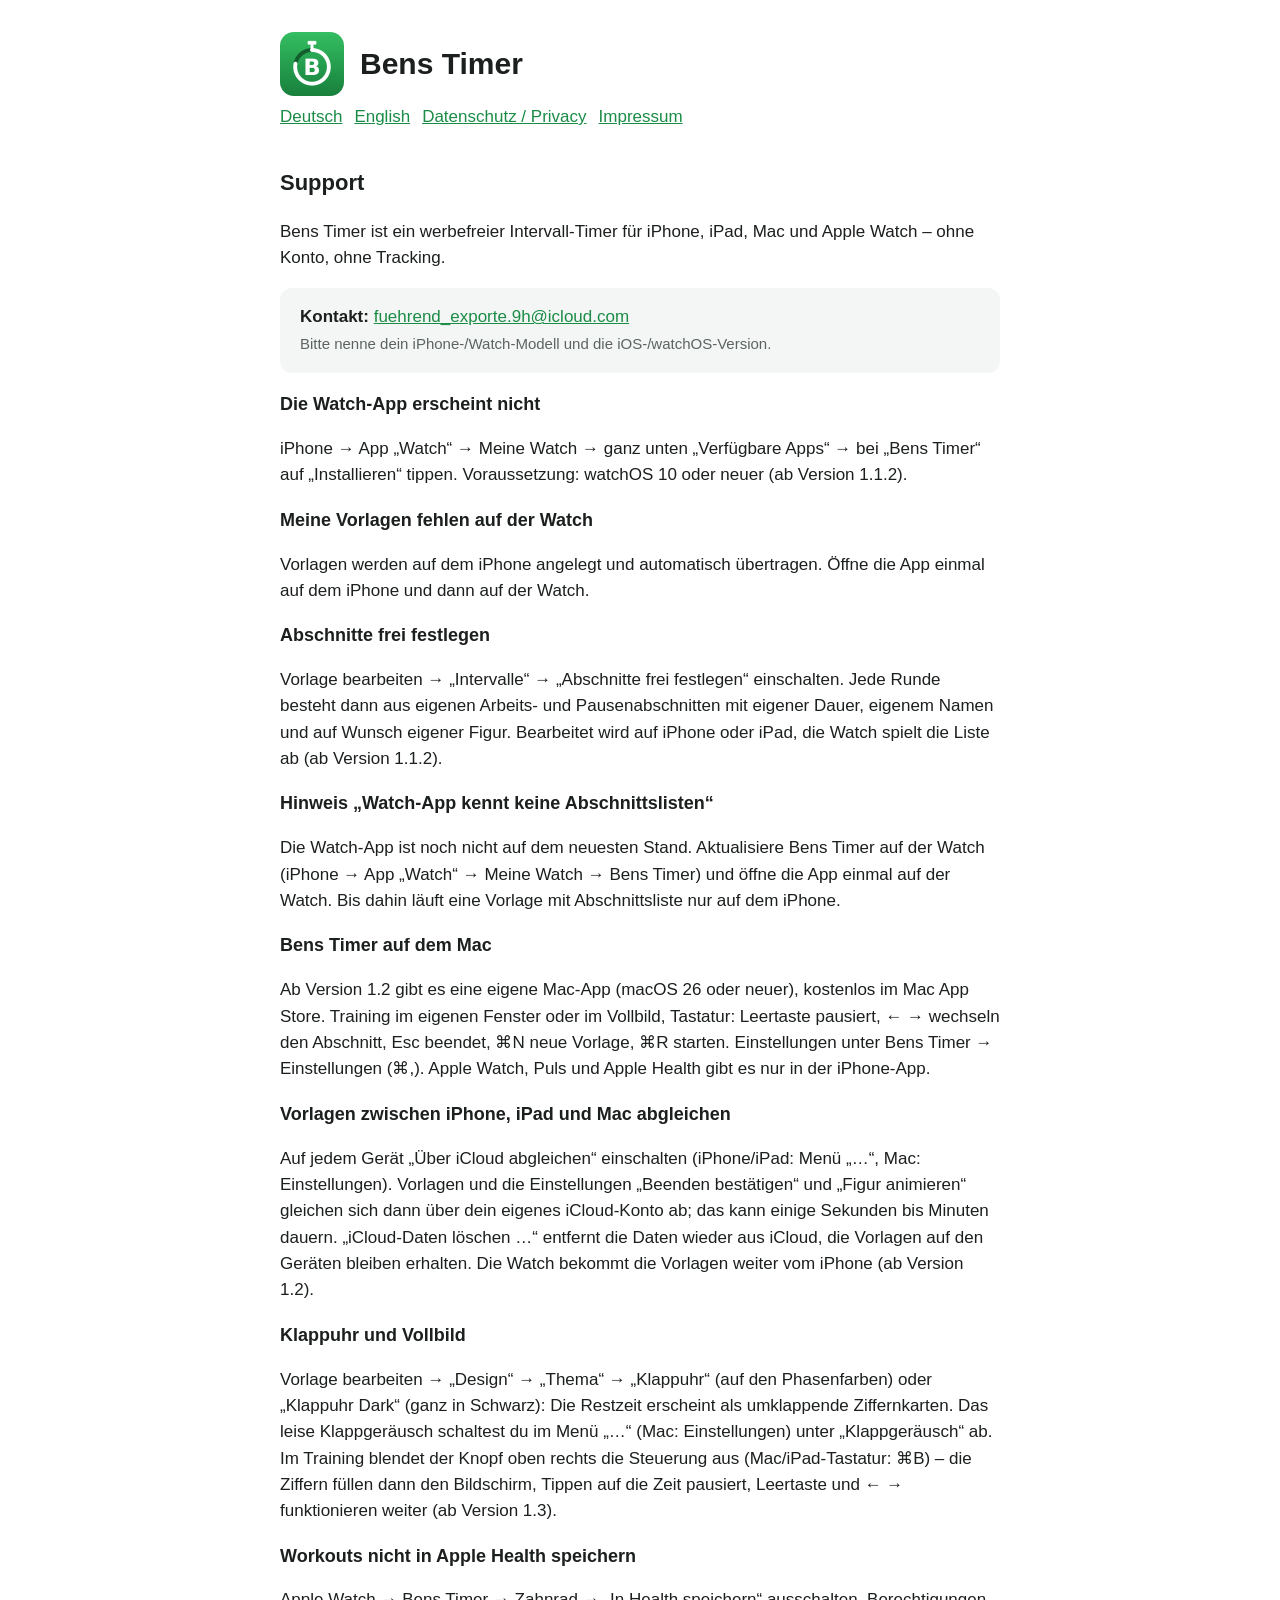
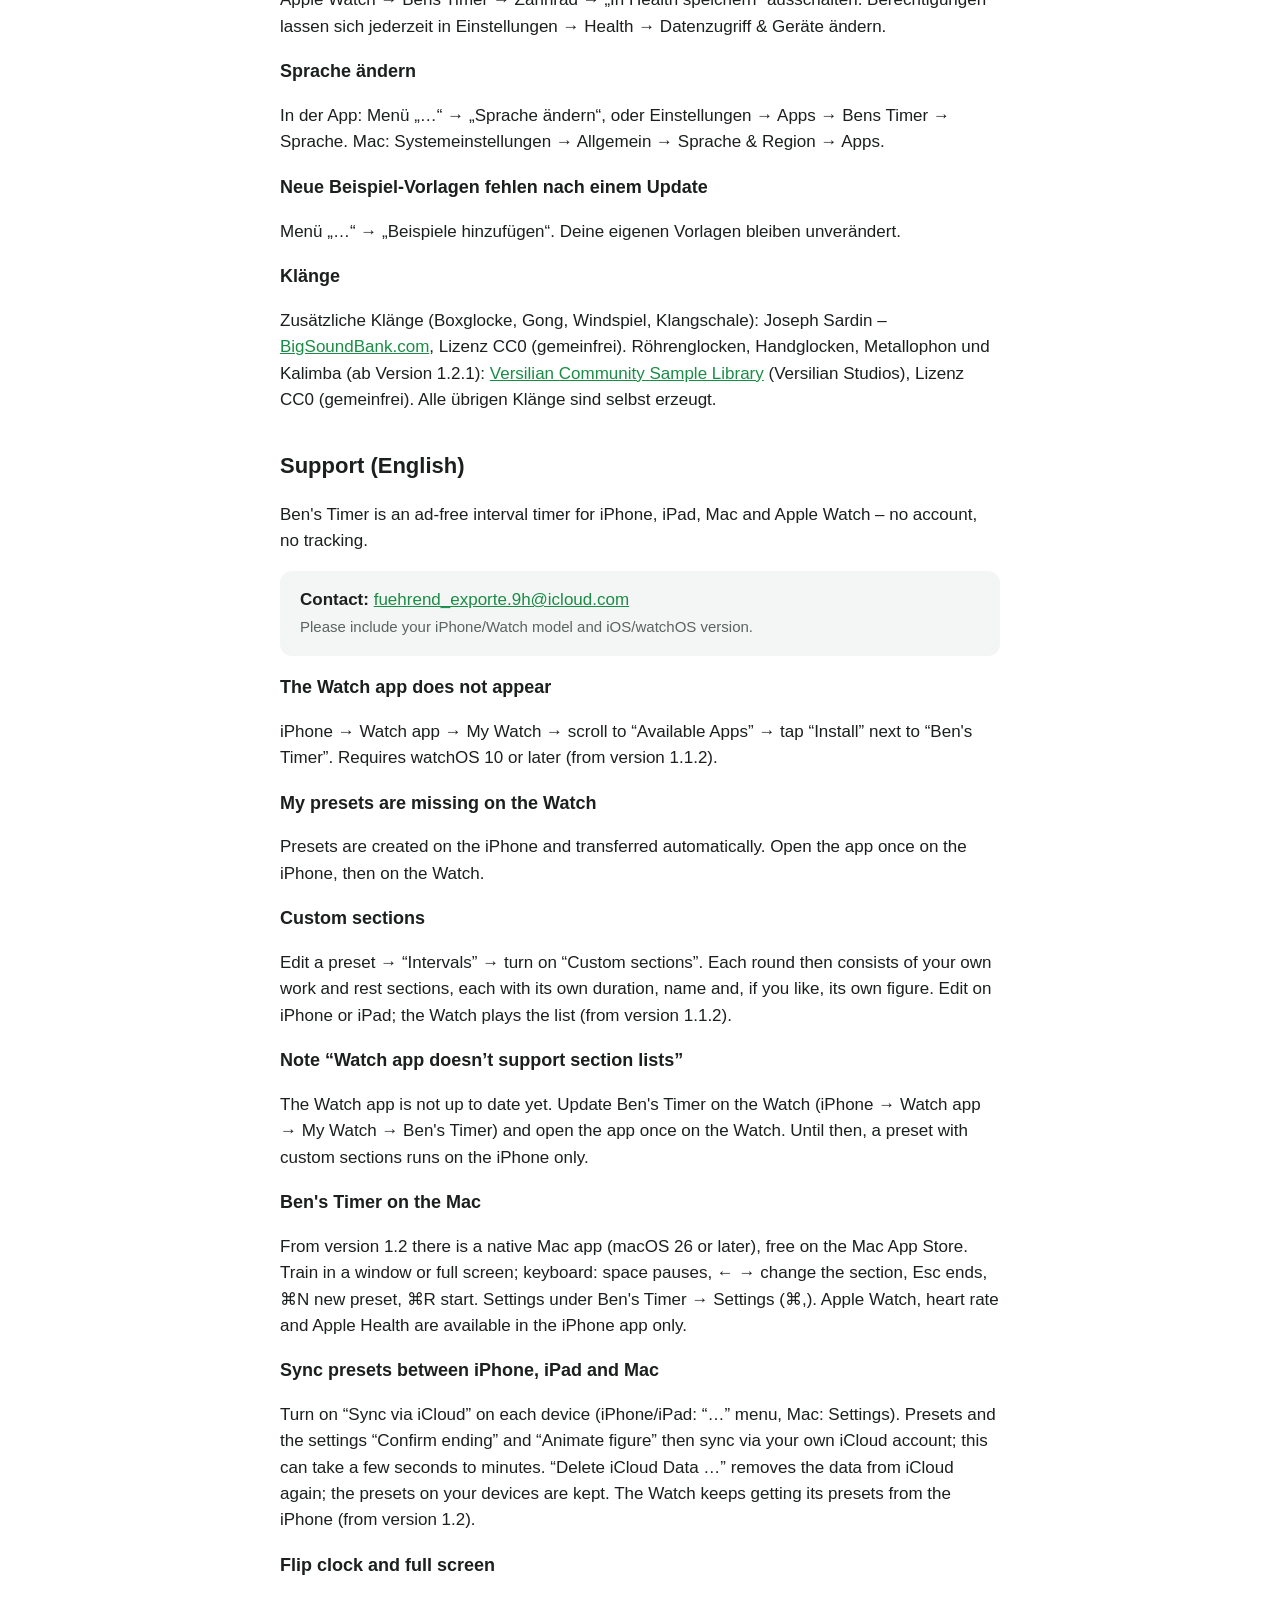
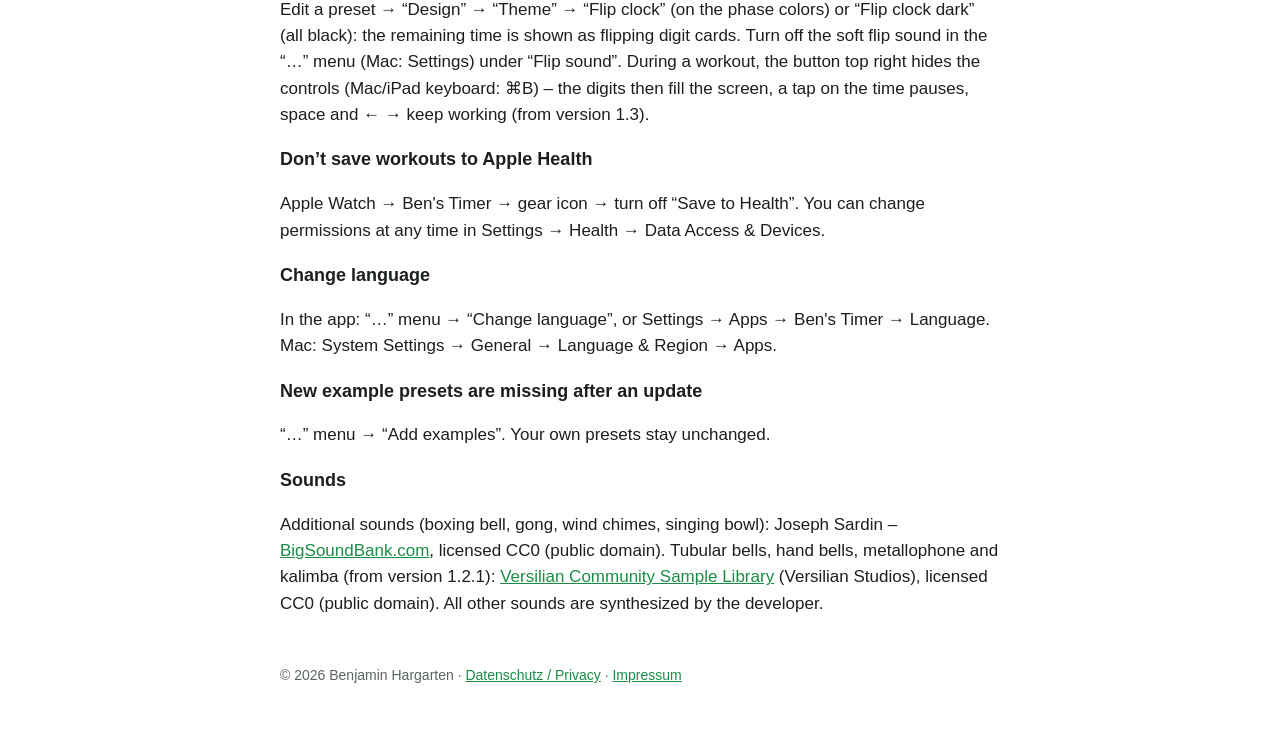
==== commit 460b5a2f: "Website 1.3: Support-Abschnitt Klappuhr und Vollbild (DE/EN)" ====
--- a/index.html
+++ b/index.html
@@ -30,6 +30,8 @@
 <p>Ab Version 1.2 gibt es eine eigene Mac-App (macOS 26 oder neuer), kostenlos im Mac App Store. Training im eigenen Fenster oder im Vollbild, Tastatur: Leertaste pausiert, ← → wechseln den Abschnitt, Esc beendet, ⌘N neue Vorlage, ⌘R starten. Einstellungen unter Bens Timer → Einstellungen (⌘,). Apple Watch, Puls und Apple Health gibt es nur in der iPhone-App.</p>
 <h3>Vorlagen zwischen iPhone, iPad und Mac abgleichen</h3>
 <p>Auf jedem Gerät „Über iCloud abgleichen“ einschalten (iPhone/iPad: Menü „…“, Mac: Einstellungen). Vorlagen und die Einstellungen „Beenden bestätigen“ und „Figur animieren“ gleichen sich dann über dein eigenes iCloud-Konto ab; das kann einige Sekunden bis Minuten dauern. „iCloud-Daten löschen …“ entfernt die Daten wieder aus iCloud, die Vorlagen auf den Geräten bleiben erhalten. Die Watch bekommt die Vorlagen weiter vom iPhone (ab Version 1.2).</p>
+<h3>Klappuhr und Vollbild</h3>
+<p>Vorlage bearbeiten → „Design“ → „Thema“ → „Klappuhr“ (auf den Phasenfarben) oder „Klappuhr Dark“ (ganz in Schwarz): Die Restzeit erscheint als umklappende Ziffernkarten. Das leise Klappgeräusch schaltest du im Menü „…“ (Mac: Einstellungen) unter „Klappgeräusch“ ab. Im Training blendet der Knopf oben rechts die Steuerung aus (Mac/iPad-Tastatur: ⌘B) – die Ziffern füllen dann den Bildschirm, Tippen auf die Zeit pausiert, Leertaste und ← → funktionieren weiter (ab Version 1.3).</p>
 <h3>Workouts nicht in Apple Health speichern</h3>
 <p>Apple Watch → Bens Timer → Zahnrad → „In Health speichern“ ausschalten. Berechtigungen lassen sich jederzeit in Einstellungen → Health → Datenzugriff &amp; Geräte ändern.</p>
 <h3>Sprache ändern</h3>
@@ -59,6 +61,8 @@
 <p>From version 1.2 there is a native Mac app (macOS 26 or later), free on the Mac App Store. Train in a window or full screen; keyboard: space pauses, ← → change the section, Esc ends, ⌘N new preset, ⌘R start. Settings under Ben's Timer → Settings (⌘,). Apple Watch, heart rate and Apple Health are available in the iPhone app only.</p>
 <h3>Sync presets between iPhone, iPad and Mac</h3>
 <p>Turn on “Sync via iCloud” on each device (iPhone/iPad: “…” menu, Mac: Settings). Presets and the settings “Confirm ending” and “Animate figure” then sync via your own iCloud account; this can take a few seconds to minutes. “Delete iCloud Data …” removes the data from iCloud again; the presets on your devices are kept. The Watch keeps getting its presets from the iPhone (from version 1.2).</p>
+<h3>Flip clock and full screen</h3>
+<p>Edit a preset → “Design” → “Theme” → “Flip clock” (on the phase colors) or “Flip clock dark” (all black): the remaining time is shown as flipping digit cards. Turn off the soft flip sound in the “…” menu (Mac: Settings) under “Flip sound”. During a workout, the button top right hides the controls (Mac/iPad keyboard: ⌘B) – the digits then fill the screen, a tap on the time pauses, space and ← → keep working (from version 1.3).</p>
 <h3>Don’t save workouts to Apple Health</h3>
 <p>Apple Watch → Ben's Timer → gear icon → turn off “Save to Health”. You can change permissions at any time in Settings → Health → Data Access &amp; Devices.</p>
 <h3>Change language</h3>
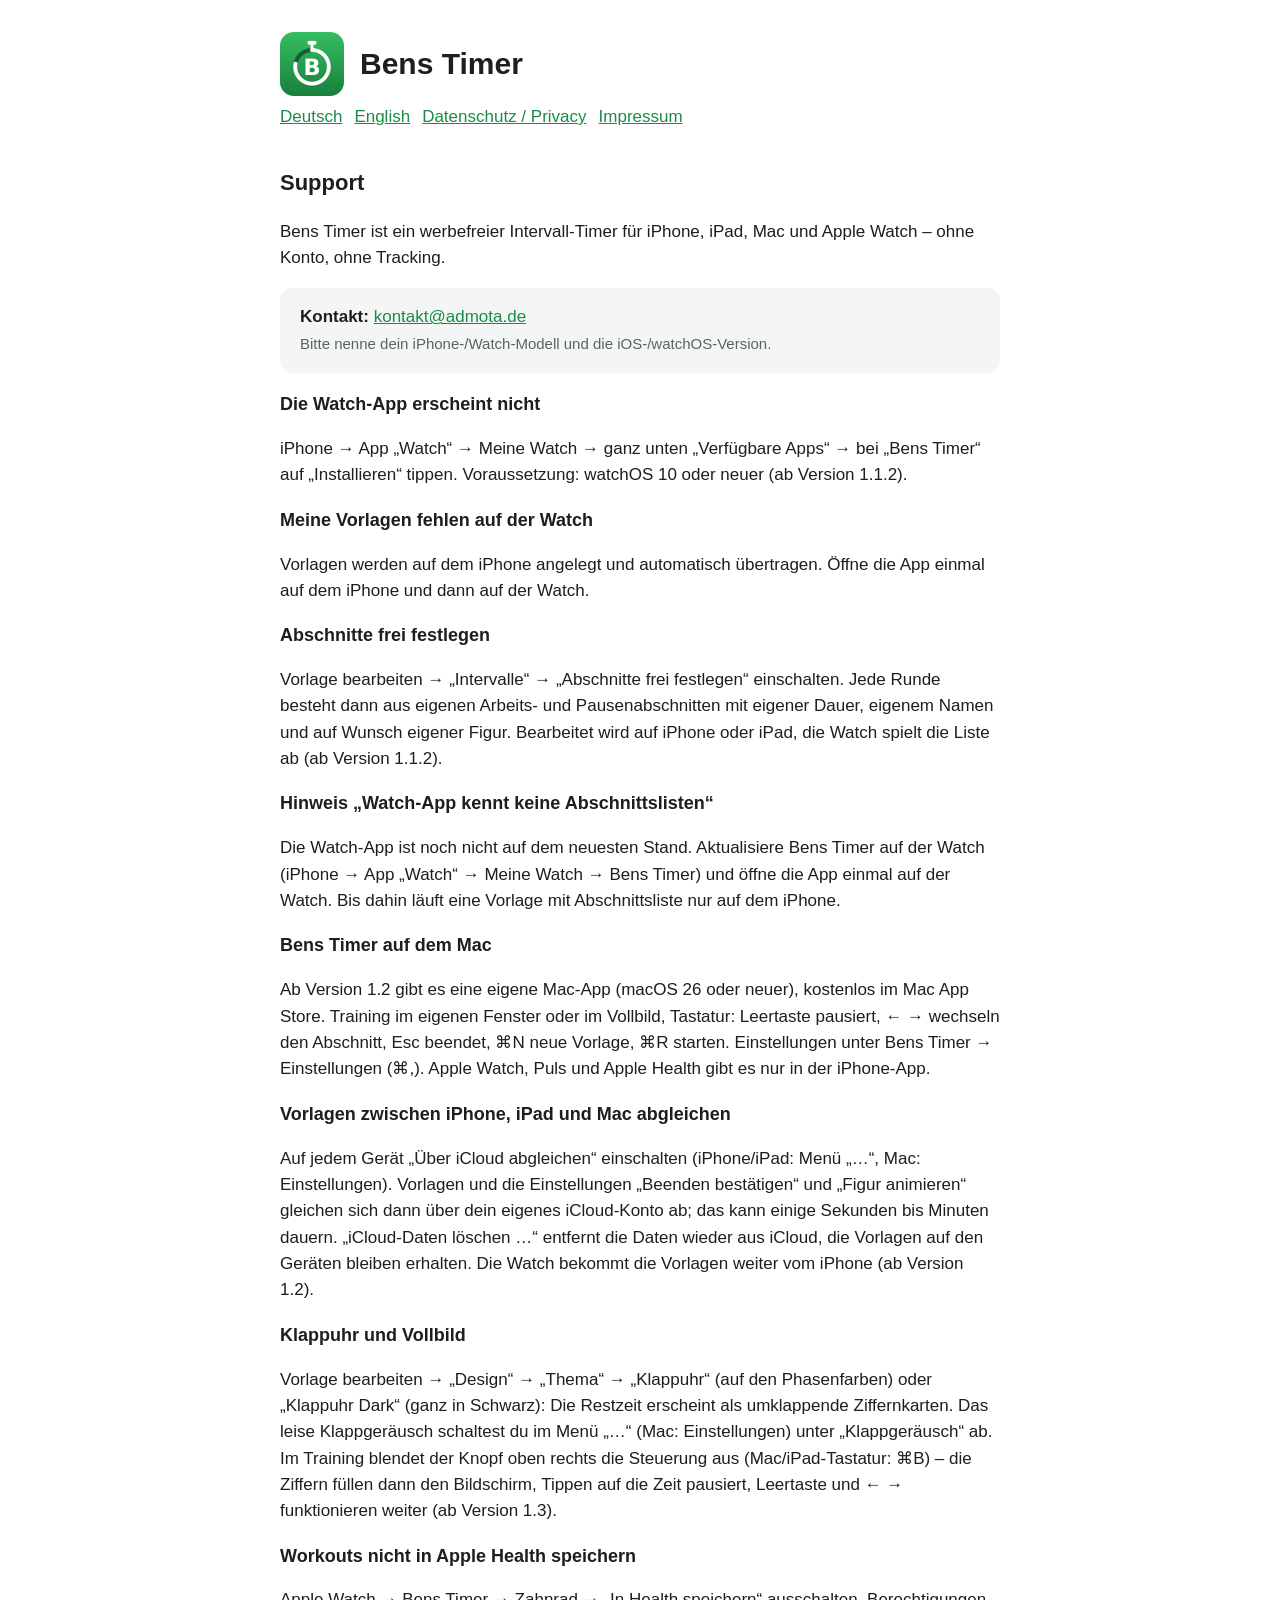
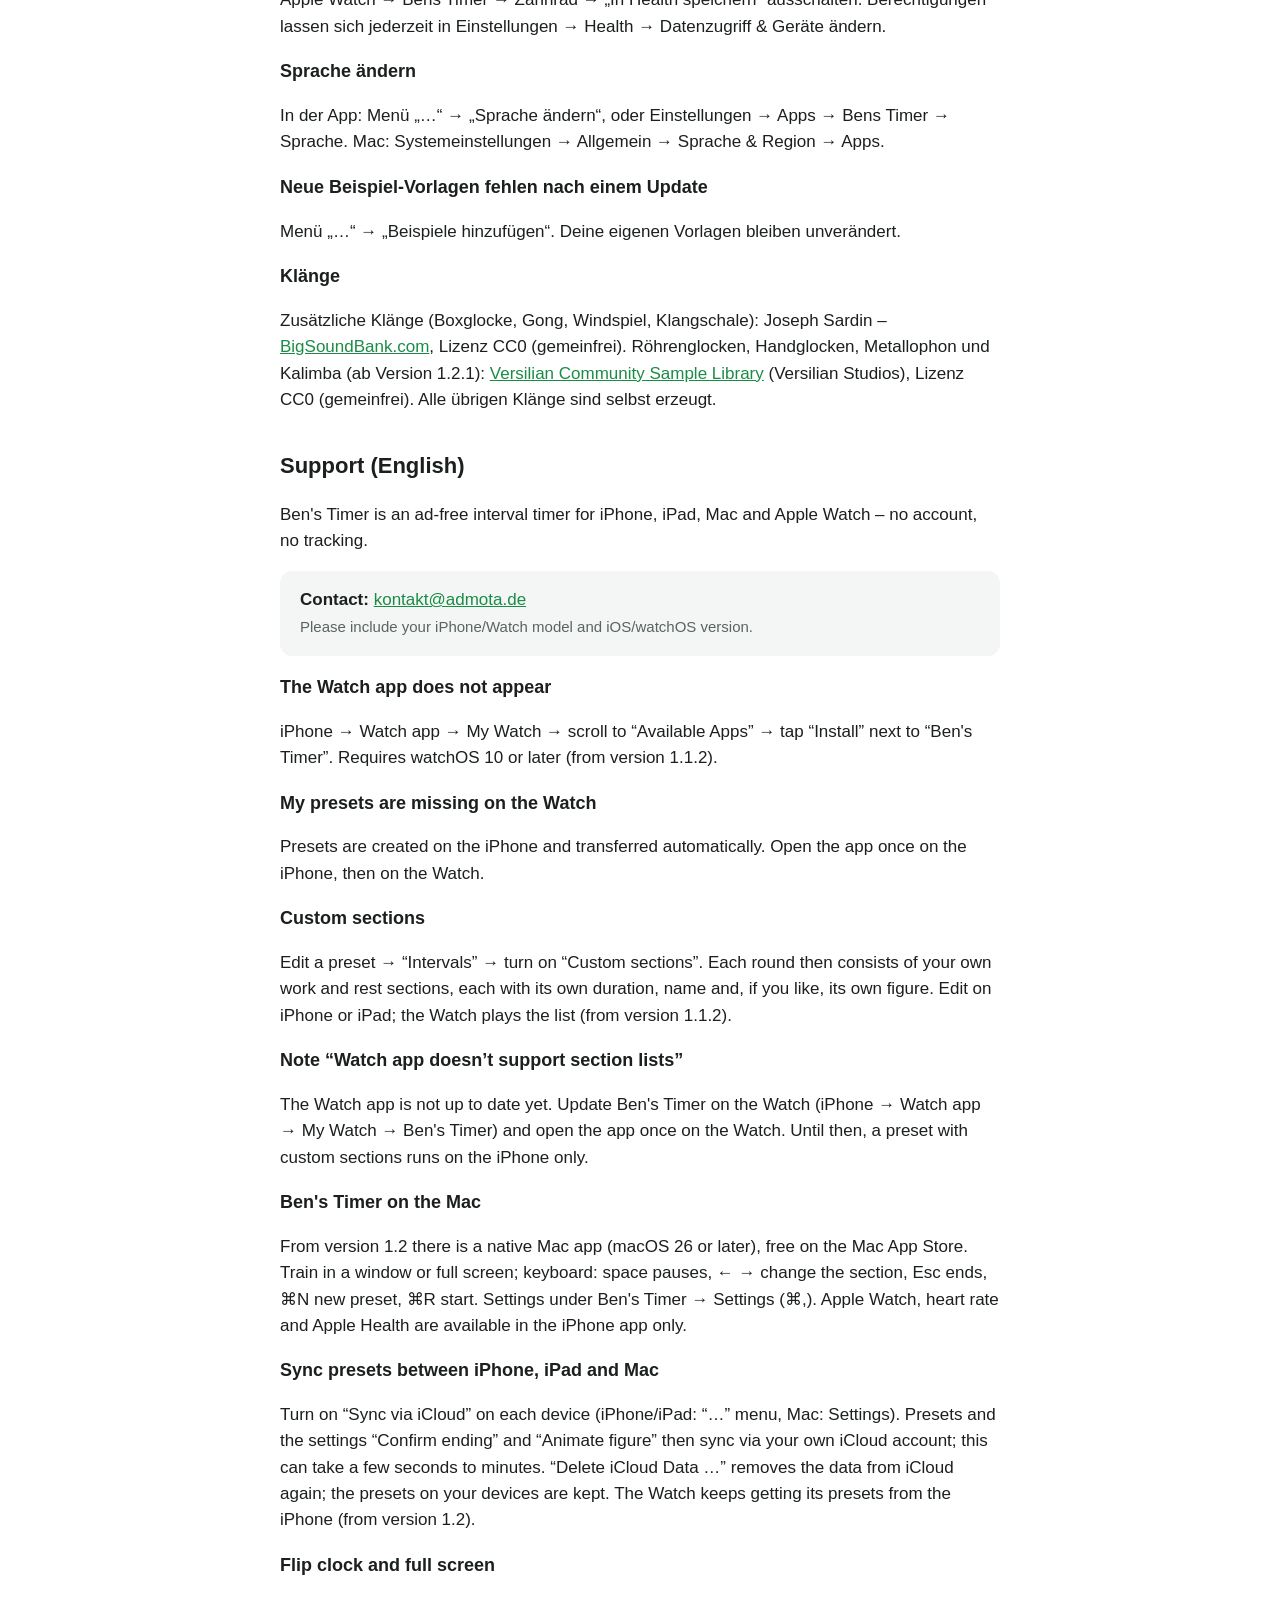
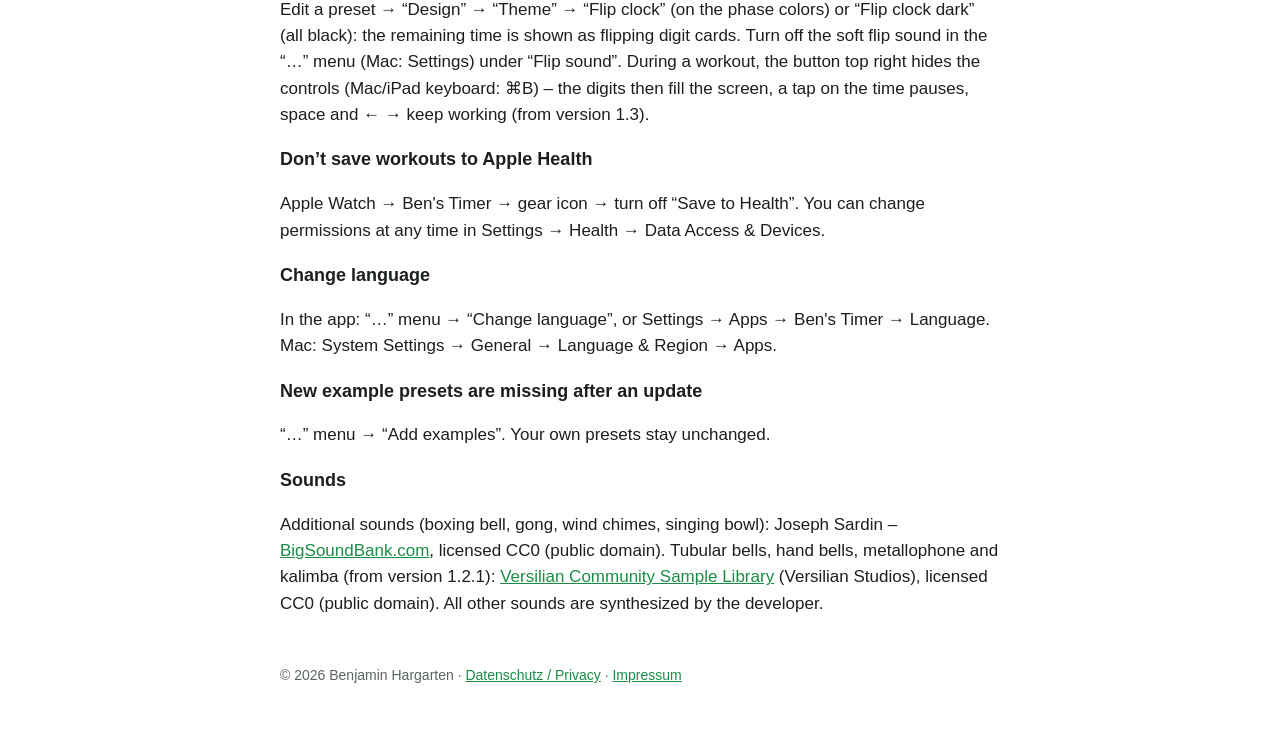
==== commit 30f5838f: "Kontakt kontakt@admota.de; neue Datenschutzerklärung für Android (privacy-android.html); Stand 9. Ok" ====
--- a/index.html
+++ b/index.html
@@ -15,7 +15,7 @@
 <h2>Support</h2>
 <p>Bens Timer ist ein werbefreier Intervall-Timer für iPhone, iPad, Mac und Apple Watch – ohne Konto, ohne Tracking.</p>
 <div class="card">
-<strong>Kontakt:</strong> <a href="mailto:fuehrend_exporte.9h@icloud.com">fuehrend_exporte.9h@icloud.com</a><br>
+<strong>Kontakt:</strong> <a href="mailto:kontakt@admota.de">kontakt@admota.de</a><br>
 <span class="muted">Bitte nenne dein iPhone-/Watch-Modell und die iOS-/watchOS-Version.</span>
 </div>
 <h3>Die Watch-App erscheint nicht</h3>
@@ -46,7 +46,7 @@
 <h2>Support (English)</h2>
 <p>Ben's Timer is an ad-free interval timer for iPhone, iPad, Mac and Apple Watch – no account, no tracking.</p>
 <div class="card">
-<strong>Contact:</strong> <a href="mailto:fuehrend_exporte.9h@icloud.com">fuehrend_exporte.9h@icloud.com</a><br>
+<strong>Contact:</strong> <a href="mailto:kontakt@admota.de">kontakt@admota.de</a><br>
 <span class="muted">Please include your iPhone/Watch model and iOS/watchOS version.</span>
 </div>
 <h3>The Watch app does not appear</h3>
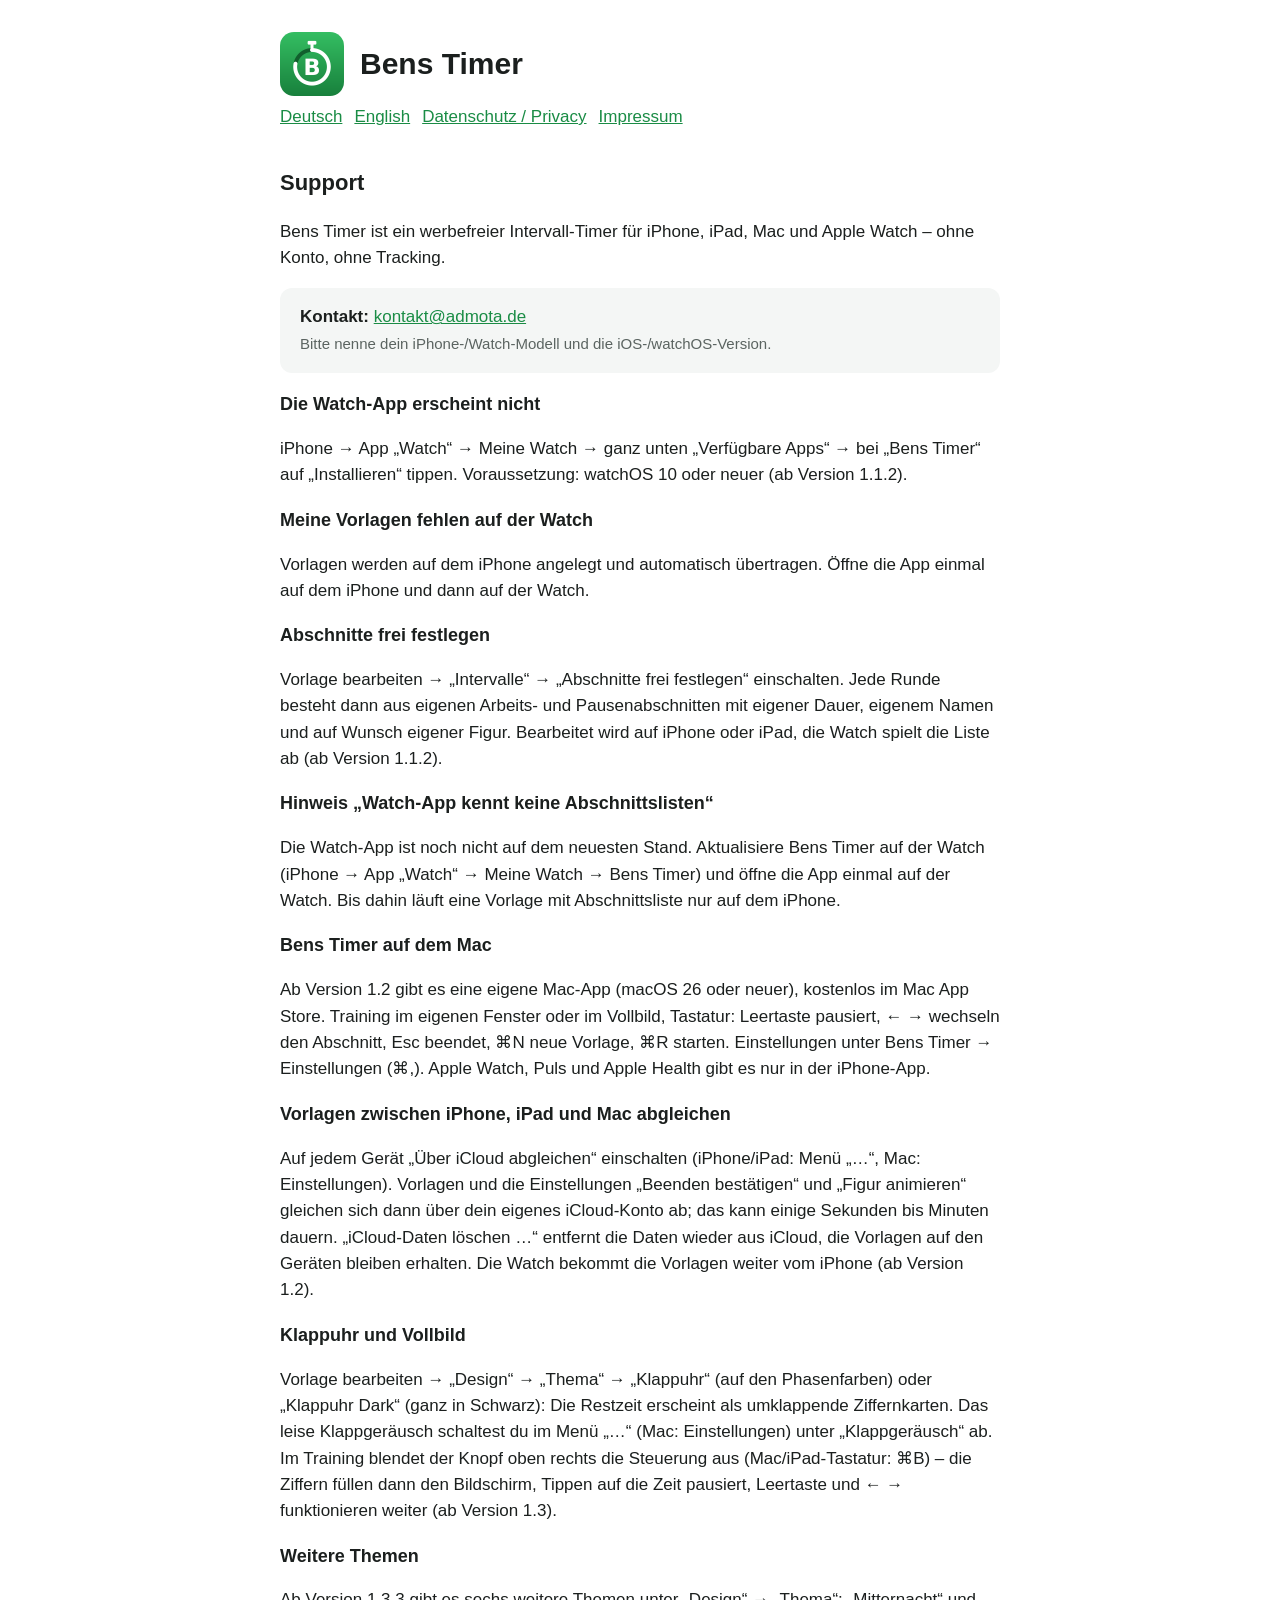
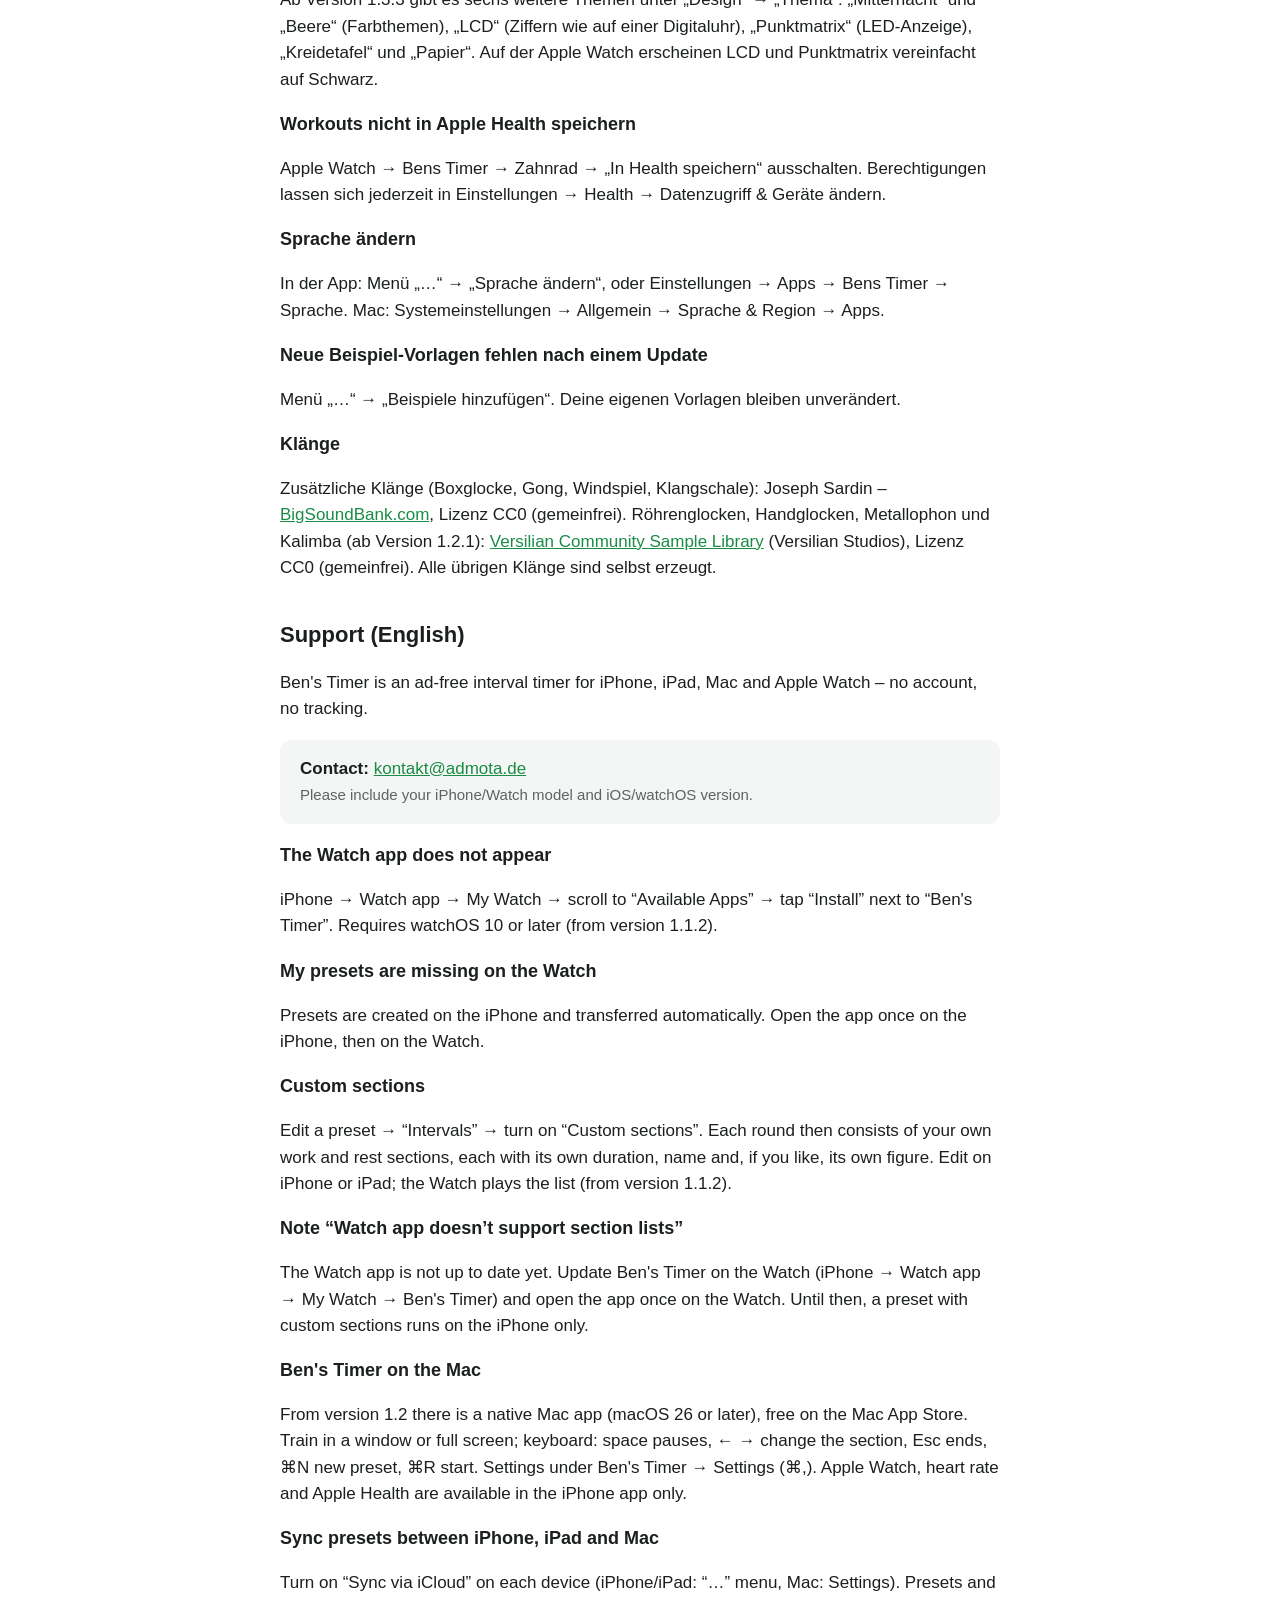
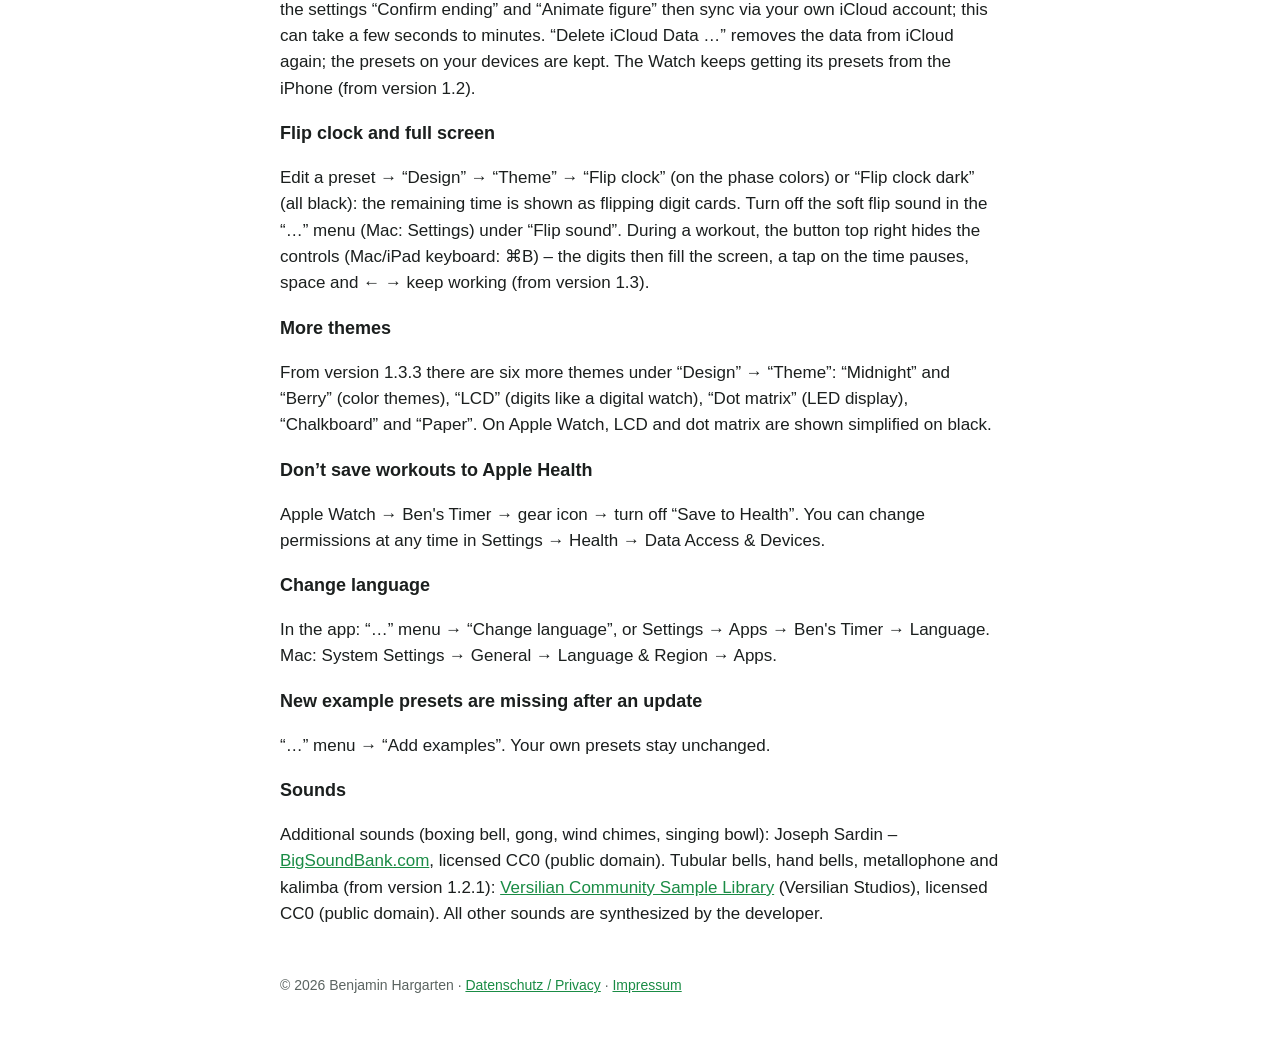
==== commit 1116bae4: "Support: Abschnitt Weitere Themen / More themes (ab Version 1.3.3)" ====
--- a/index.html
+++ b/index.html
@@ -32,6 +32,8 @@
 <p>Auf jedem Gerät „Über iCloud abgleichen“ einschalten (iPhone/iPad: Menü „…“, Mac: Einstellungen). Vorlagen und die Einstellungen „Beenden bestätigen“ und „Figur animieren“ gleichen sich dann über dein eigenes iCloud-Konto ab; das kann einige Sekunden bis Minuten dauern. „iCloud-Daten löschen …“ entfernt die Daten wieder aus iCloud, die Vorlagen auf den Geräten bleiben erhalten. Die Watch bekommt die Vorlagen weiter vom iPhone (ab Version 1.2).</p>
 <h3>Klappuhr und Vollbild</h3>
 <p>Vorlage bearbeiten → „Design“ → „Thema“ → „Klappuhr“ (auf den Phasenfarben) oder „Klappuhr Dark“ (ganz in Schwarz): Die Restzeit erscheint als umklappende Ziffernkarten. Das leise Klappgeräusch schaltest du im Menü „…“ (Mac: Einstellungen) unter „Klappgeräusch“ ab. Im Training blendet der Knopf oben rechts die Steuerung aus (Mac/iPad-Tastatur: ⌘B) – die Ziffern füllen dann den Bildschirm, Tippen auf die Zeit pausiert, Leertaste und ← → funktionieren weiter (ab Version 1.3).</p>
+<h3>Weitere Themen</h3>
+<p>Ab Version 1.3.3 gibt es sechs weitere Themen unter „Design“ → „Thema“: „Mitternacht“ und „Beere“ (Farbthemen), „LCD“ (Ziffern wie auf einer Digitaluhr), „Punktmatrix“ (LED-Anzeige), „Kreidetafel“ und „Papier“. Auf der Apple Watch erscheinen LCD und Punktmatrix vereinfacht auf Schwarz.</p>
 <h3>Workouts nicht in Apple Health speichern</h3>
 <p>Apple Watch → Bens Timer → Zahnrad → „In Health speichern“ ausschalten. Berechtigungen lassen sich jederzeit in Einstellungen → Health → Datenzugriff &amp; Geräte ändern.</p>
 <h3>Sprache ändern</h3>
@@ -63,6 +65,8 @@
 <p>Turn on “Sync via iCloud” on each device (iPhone/iPad: “…” menu, Mac: Settings). Presets and the settings “Confirm ending” and “Animate figure” then sync via your own iCloud account; this can take a few seconds to minutes. “Delete iCloud Data …” removes the data from iCloud again; the presets on your devices are kept. The Watch keeps getting its presets from the iPhone (from version 1.2).</p>
 <h3>Flip clock and full screen</h3>
 <p>Edit a preset → “Design” → “Theme” → “Flip clock” (on the phase colors) or “Flip clock dark” (all black): the remaining time is shown as flipping digit cards. Turn off the soft flip sound in the “…” menu (Mac: Settings) under “Flip sound”. During a workout, the button top right hides the controls (Mac/iPad keyboard: ⌘B) – the digits then fill the screen, a tap on the time pauses, space and ← → keep working (from version 1.3).</p>
+<h3>More themes</h3>
+<p>From version 1.3.3 there are six more themes under “Design” → “Theme”: “Midnight” and “Berry” (color themes), “LCD” (digits like a digital watch), “Dot matrix” (LED display), “Chalkboard” and “Paper”. On Apple Watch, LCD and dot matrix are shown simplified on black.</p>
 <h3>Don’t save workouts to Apple Health</h3>
 <p>Apple Watch → Ben's Timer → gear icon → turn off “Save to Health”. You can change permissions at any time in Settings → Health → Data Access &amp; Devices.</p>
 <h3>Change language</h3>
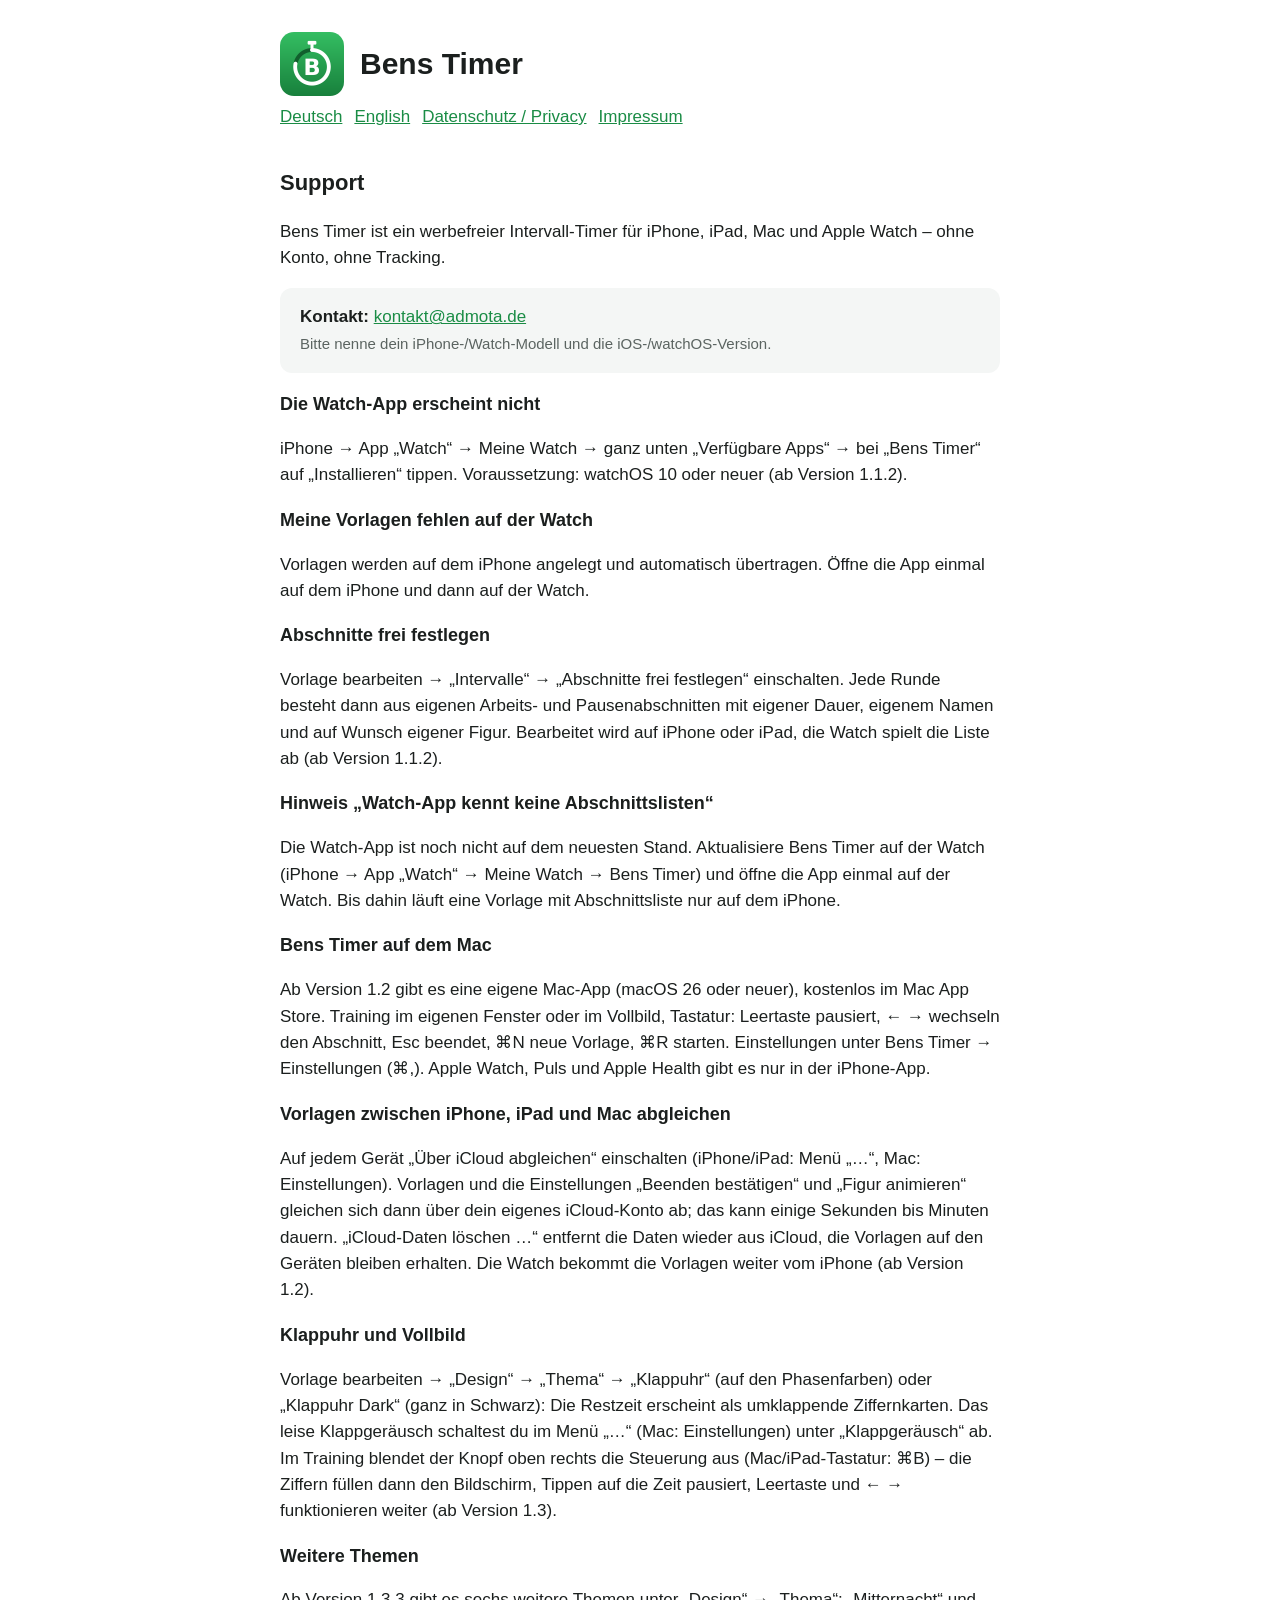
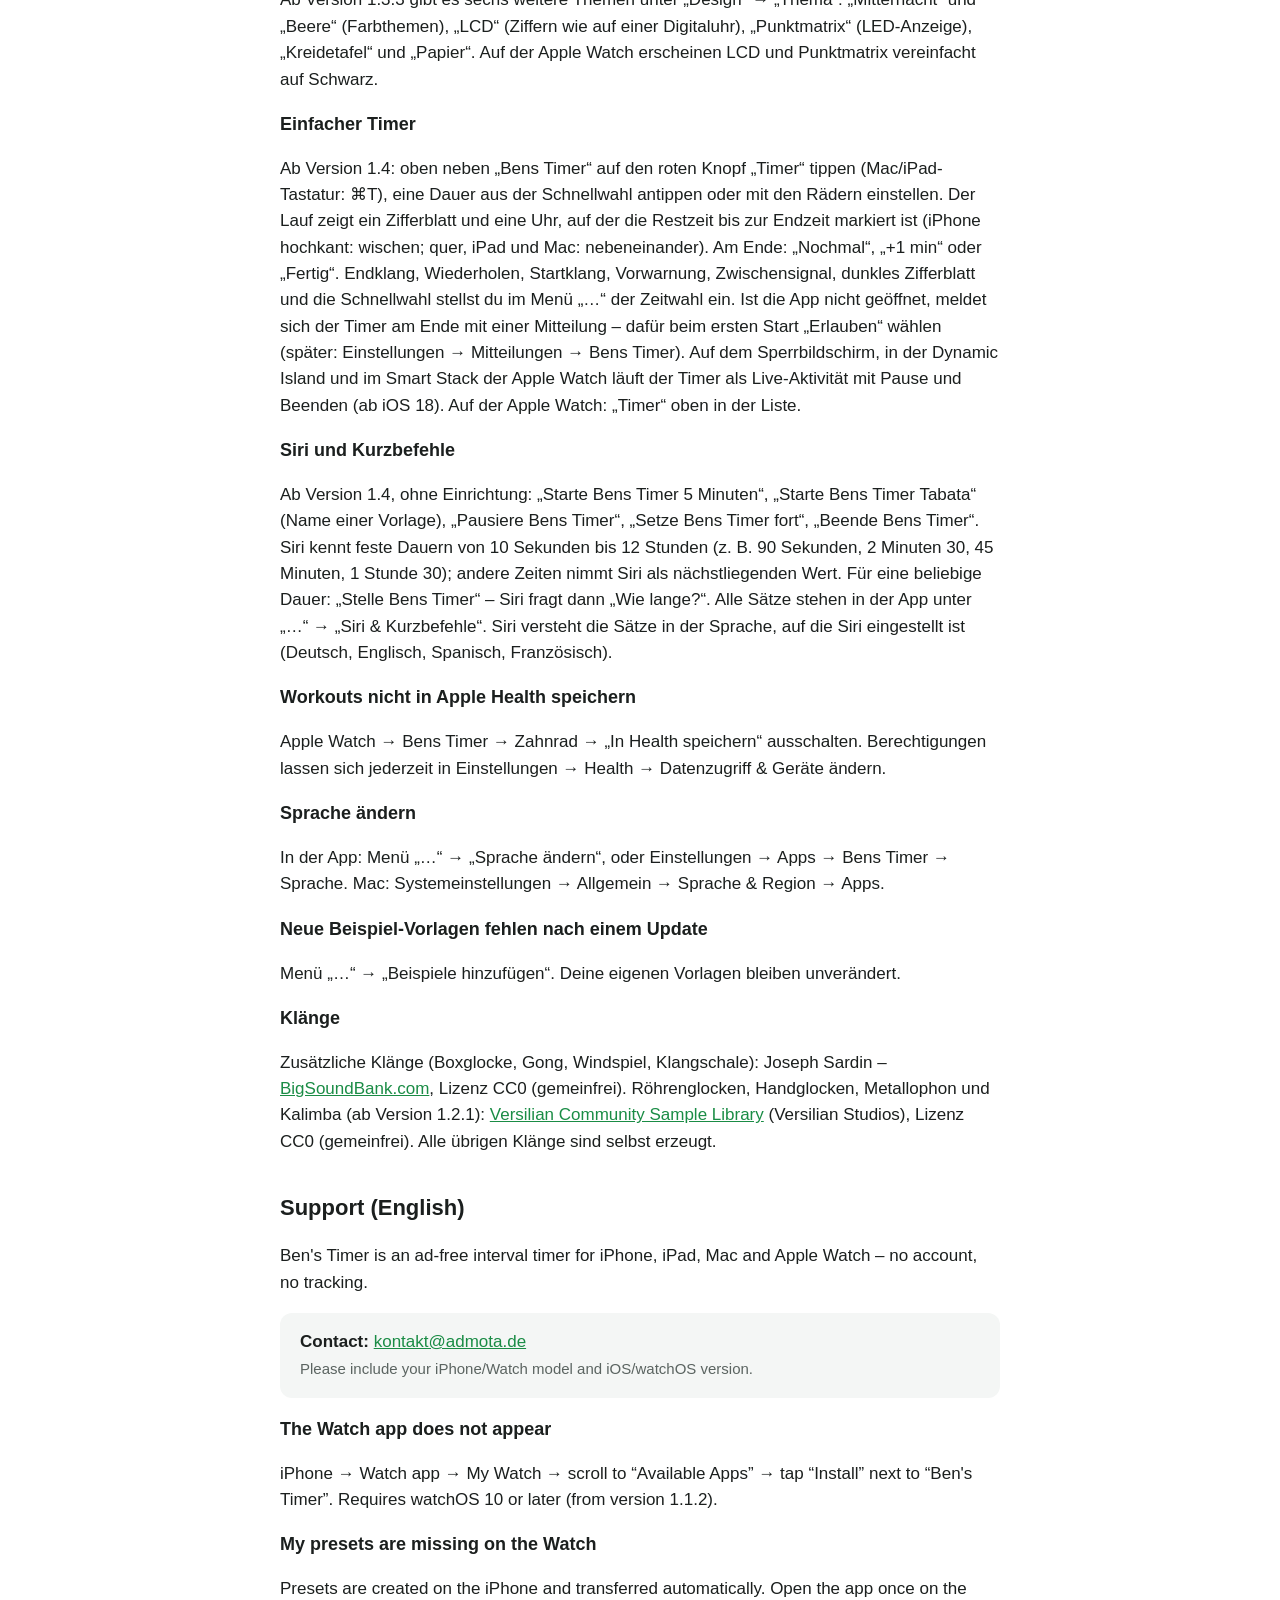
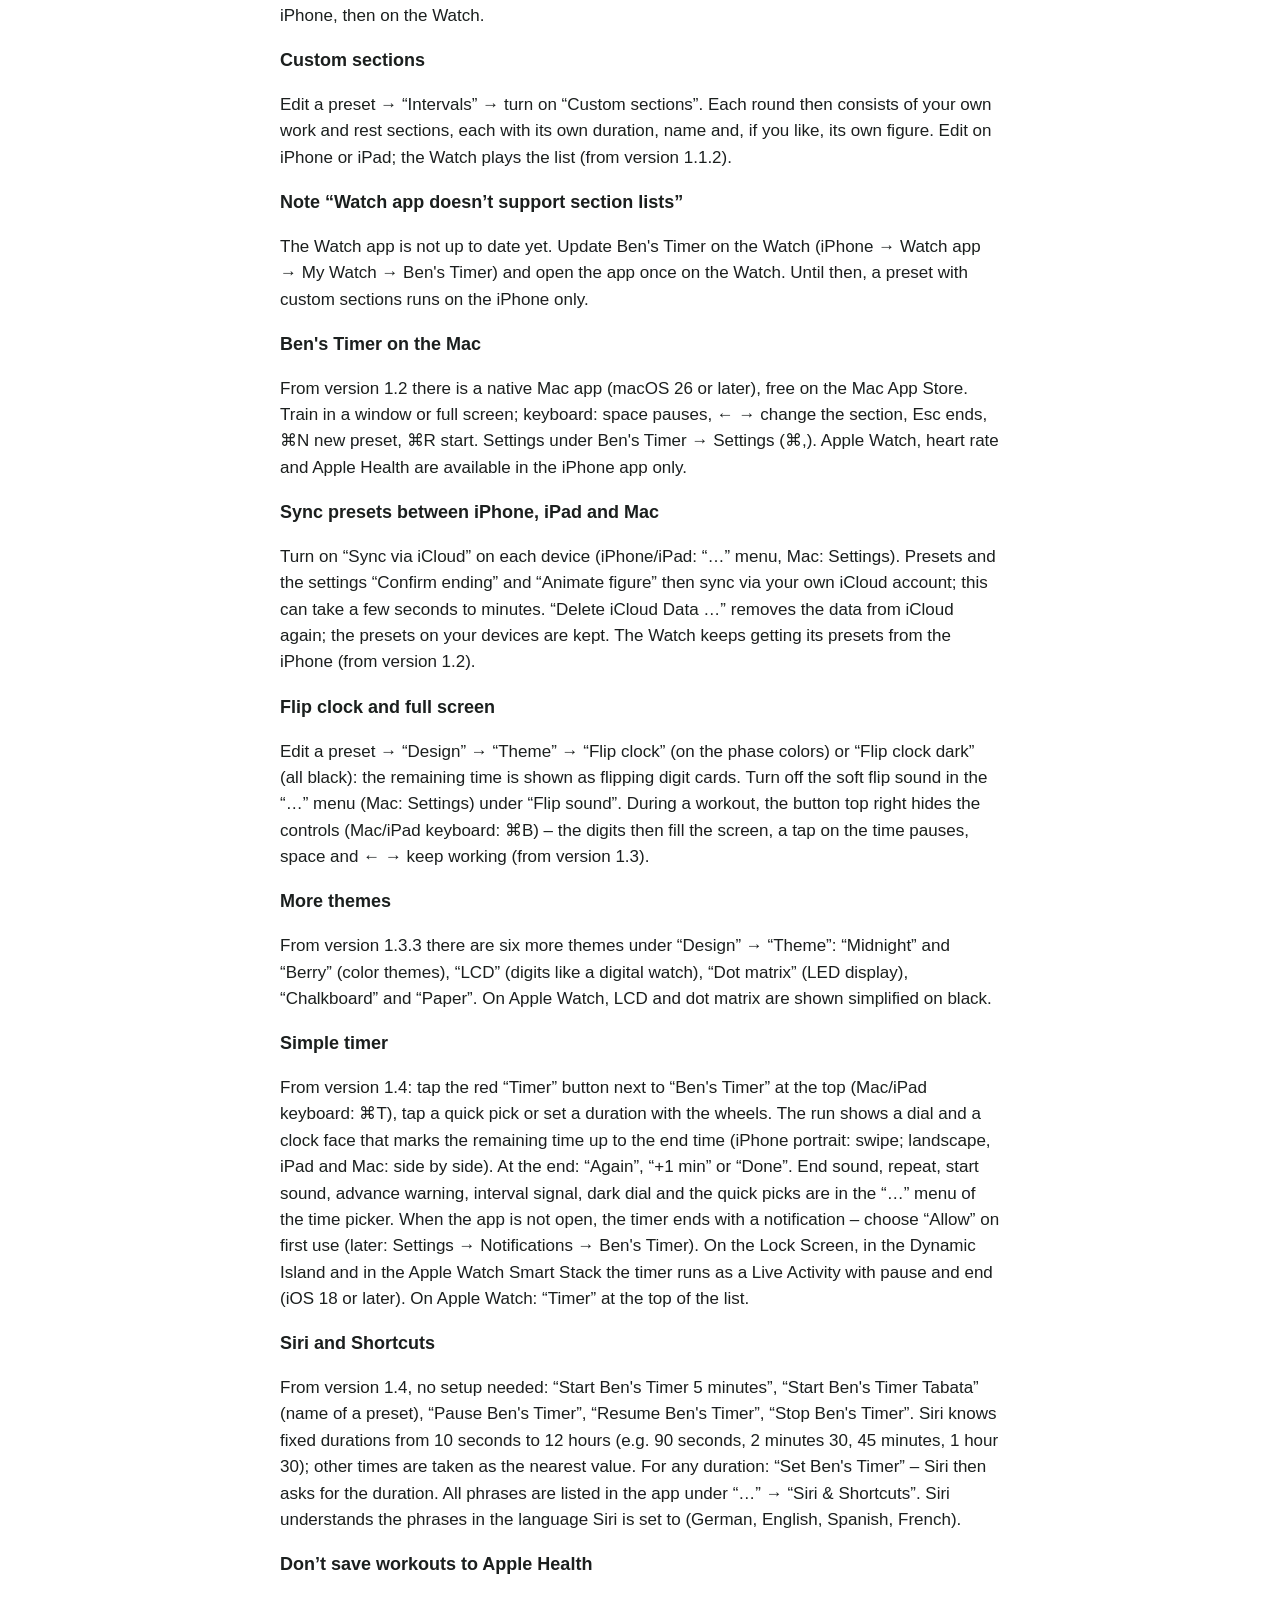
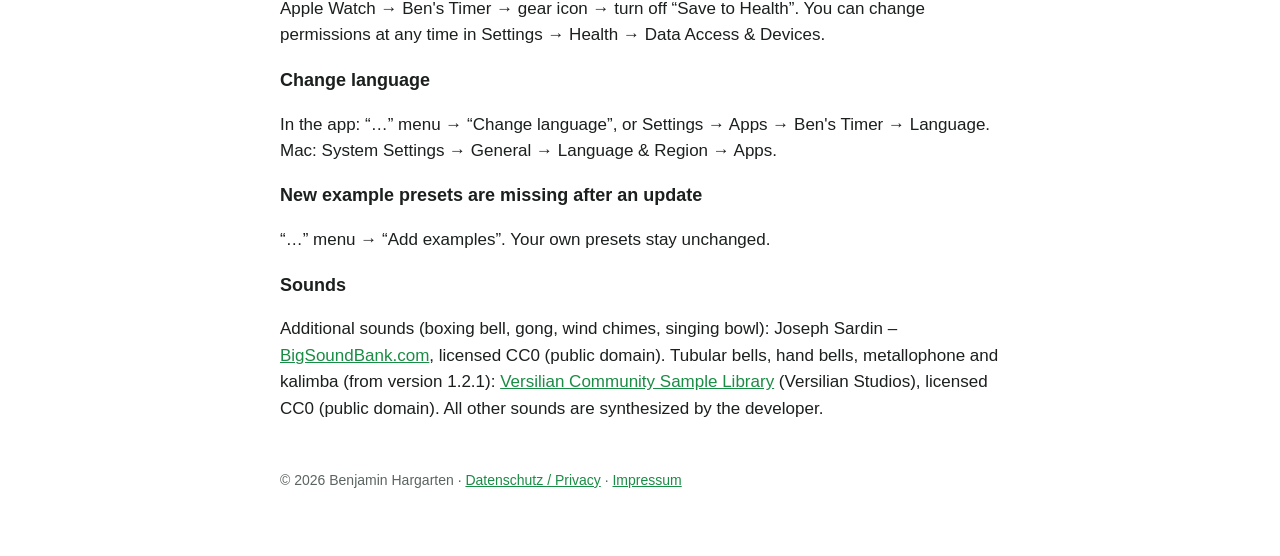
==== commit 529e4572: "Support: Abschnitte Einfacher Timer und Siri und Kurzbefehle (ab Version 1.4), DE/EN" ====
--- a/index.html
+++ b/index.html
@@ -34,6 +34,10 @@
 <p>Vorlage bearbeiten → „Design“ → „Thema“ → „Klappuhr“ (auf den Phasenfarben) oder „Klappuhr Dark“ (ganz in Schwarz): Die Restzeit erscheint als umklappende Ziffernkarten. Das leise Klappgeräusch schaltest du im Menü „…“ (Mac: Einstellungen) unter „Klappgeräusch“ ab. Im Training blendet der Knopf oben rechts die Steuerung aus (Mac/iPad-Tastatur: ⌘B) – die Ziffern füllen dann den Bildschirm, Tippen auf die Zeit pausiert, Leertaste und ← → funktionieren weiter (ab Version 1.3).</p>
 <h3>Weitere Themen</h3>
 <p>Ab Version 1.3.3 gibt es sechs weitere Themen unter „Design“ → „Thema“: „Mitternacht“ und „Beere“ (Farbthemen), „LCD“ (Ziffern wie auf einer Digitaluhr), „Punktmatrix“ (LED-Anzeige), „Kreidetafel“ und „Papier“. Auf der Apple Watch erscheinen LCD und Punktmatrix vereinfacht auf Schwarz.</p>
+<h3>Einfacher Timer</h3>
+<p>Ab Version 1.4: oben neben „Bens Timer“ auf den roten Knopf „Timer“ tippen (Mac/iPad-Tastatur: ⌘T), eine Dauer aus der Schnellwahl antippen oder mit den Rädern einstellen. Der Lauf zeigt ein Zifferblatt und eine Uhr, auf der die Restzeit bis zur Endzeit markiert ist (iPhone hochkant: wischen; quer, iPad und Mac: nebeneinander). Am Ende: „Nochmal“, „+1 min“ oder „Fertig“. Endklang, Wiederholen, Startklang, Vorwarnung, Zwischensignal, dunkles Zifferblatt und die Schnellwahl stellst du im Menü „…“ der Zeitwahl ein. Ist die App nicht geöffnet, meldet sich der Timer am Ende mit einer Mitteilung – dafür beim ersten Start „Erlauben“ wählen (später: Einstellungen → Mitteilungen → Bens Timer). Auf dem Sperrbildschirm, in der Dynamic Island und im Smart Stack der Apple Watch läuft der Timer als Live-Aktivität mit Pause und Beenden (ab iOS 18). Auf der Apple Watch: „Timer“ oben in der Liste.</p>
+<h3>Siri und Kurzbefehle</h3>
+<p>Ab Version 1.4, ohne Einrichtung: „Starte Bens Timer 5 Minuten“, „Starte Bens Timer Tabata“ (Name einer Vorlage), „Pausiere Bens Timer“, „Setze Bens Timer fort“, „Beende Bens Timer“. Siri kennt feste Dauern von 10 Sekunden bis 12 Stunden (z. B. 90 Sekunden, 2 Minuten 30, 45 Minuten, 1 Stunde 30); andere Zeiten nimmt Siri als nächstliegenden Wert. Für eine beliebige Dauer: „Stelle Bens Timer“ – Siri fragt dann „Wie lange?“. Alle Sätze stehen in der App unter „…“ → „Siri &amp; Kurzbefehle“. Siri versteht die Sätze in der Sprache, auf die Siri eingestellt ist (Deutsch, Englisch, Spanisch, Französisch).</p>
 <h3>Workouts nicht in Apple Health speichern</h3>
 <p>Apple Watch → Bens Timer → Zahnrad → „In Health speichern“ ausschalten. Berechtigungen lassen sich jederzeit in Einstellungen → Health → Datenzugriff &amp; Geräte ändern.</p>
 <h3>Sprache ändern</h3>
@@ -67,6 +71,10 @@
 <p>Edit a preset → “Design” → “Theme” → “Flip clock” (on the phase colors) or “Flip clock dark” (all black): the remaining time is shown as flipping digit cards. Turn off the soft flip sound in the “…” menu (Mac: Settings) under “Flip sound”. During a workout, the button top right hides the controls (Mac/iPad keyboard: ⌘B) – the digits then fill the screen, a tap on the time pauses, space and ← → keep working (from version 1.3).</p>
 <h3>More themes</h3>
 <p>From version 1.3.3 there are six more themes under “Design” → “Theme”: “Midnight” and “Berry” (color themes), “LCD” (digits like a digital watch), “Dot matrix” (LED display), “Chalkboard” and “Paper”. On Apple Watch, LCD and dot matrix are shown simplified on black.</p>
+<h3>Simple timer</h3>
+<p>From version 1.4: tap the red “Timer” button next to “Ben's Timer” at the top (Mac/iPad keyboard: ⌘T), tap a quick pick or set a duration with the wheels. The run shows a dial and a clock face that marks the remaining time up to the end time (iPhone portrait: swipe; landscape, iPad and Mac: side by side). At the end: “Again”, “+1 min” or “Done”. End sound, repeat, start sound, advance warning, interval signal, dark dial and the quick picks are in the “…” menu of the time picker. When the app is not open, the timer ends with a notification – choose “Allow” on first use (later: Settings → Notifications → Ben's Timer). On the Lock Screen, in the Dynamic Island and in the Apple Watch Smart Stack the timer runs as a Live Activity with pause and end (iOS 18 or later). On Apple Watch: “Timer” at the top of the list.</p>
+<h3>Siri and Shortcuts</h3>
+<p>From version 1.4, no setup needed: “Start Ben's Timer 5 minutes”, “Start Ben's Timer Tabata” (name of a preset), “Pause Ben's Timer”, “Resume Ben's Timer”, “Stop Ben's Timer”. Siri knows fixed durations from 10 seconds to 12 hours (e.g. 90 seconds, 2 minutes 30, 45 minutes, 1 hour 30); other times are taken as the nearest value. For any duration: “Set Ben's Timer” – Siri then asks for the duration. All phrases are listed in the app under “…” → “Siri &amp; Shortcuts”. Siri understands the phrases in the language Siri is set to (German, English, Spanish, French).</p>
 <h3>Don’t save workouts to Apple Health</h3>
 <p>Apple Watch → Ben's Timer → gear icon → turn off “Save to Health”. You can change permissions at any time in Settings → Health → Data Access &amp; Devices.</p>
 <h3>Change language</h3>
